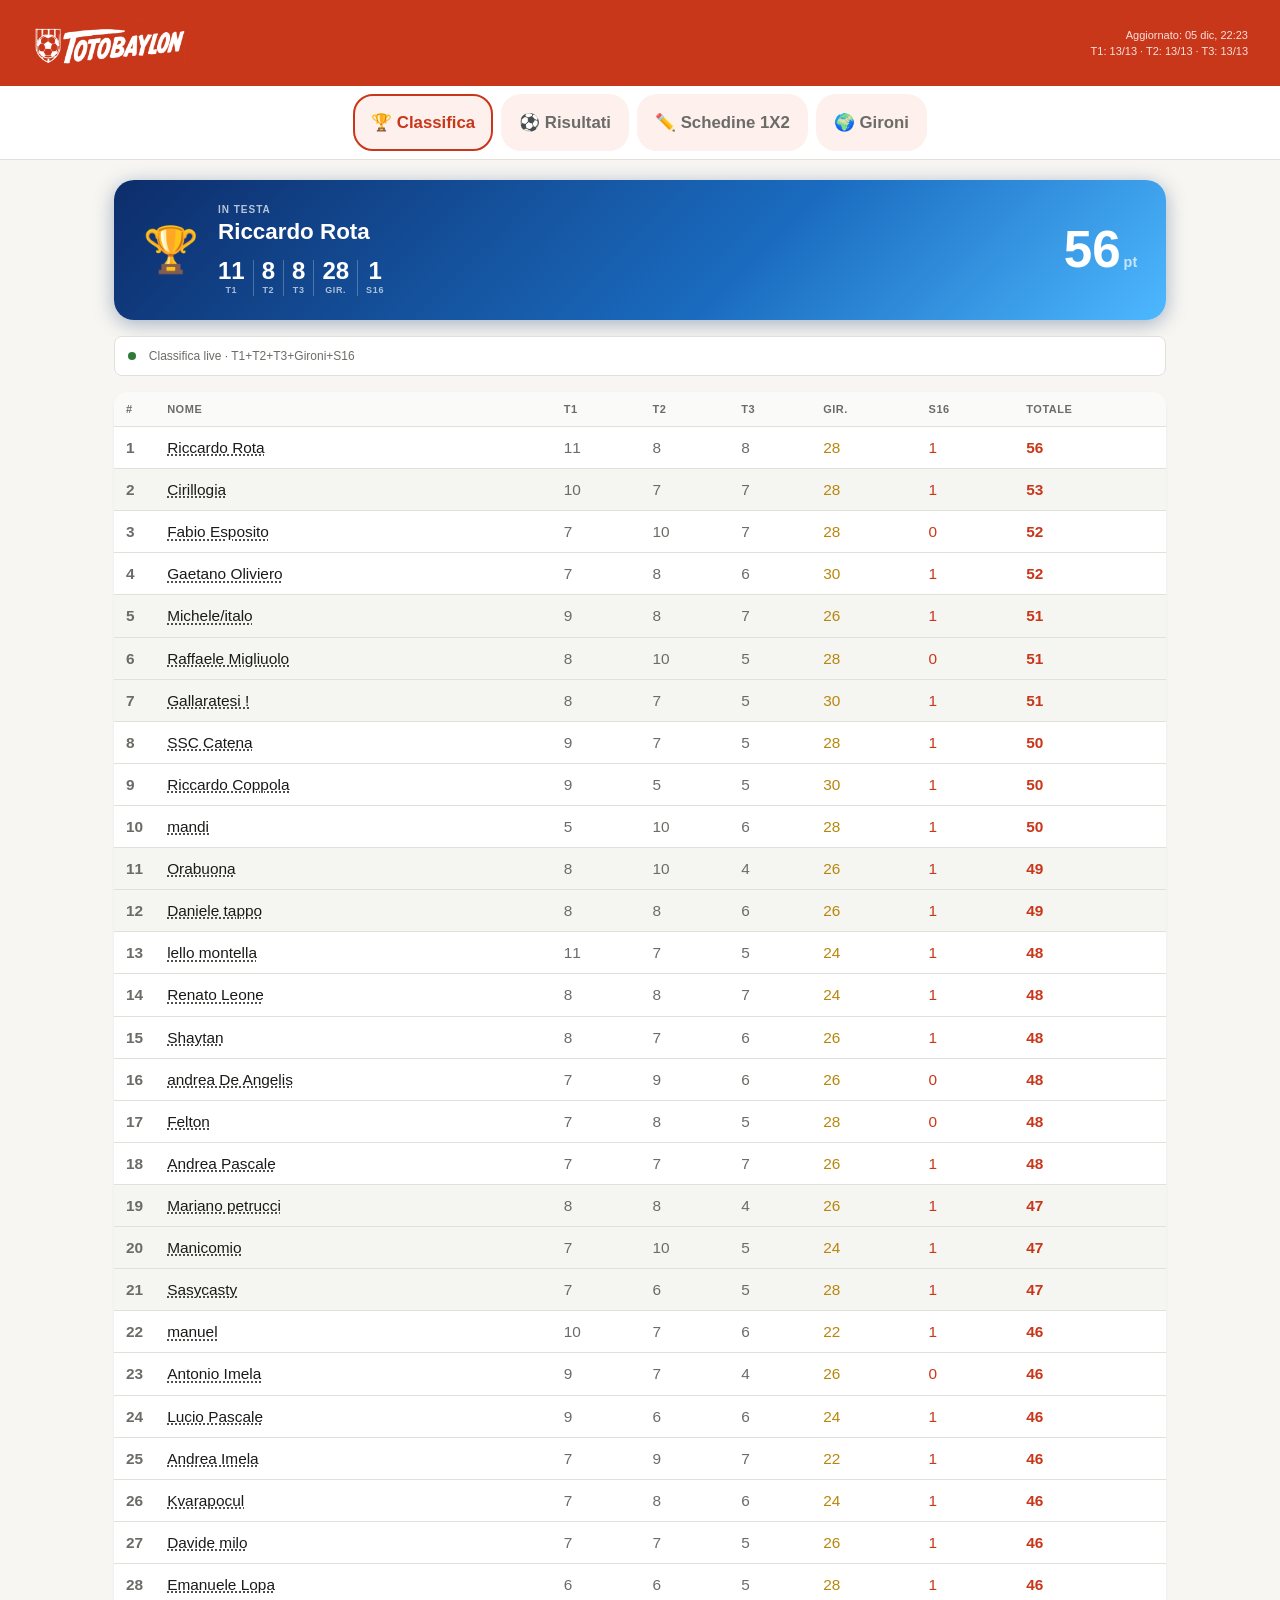
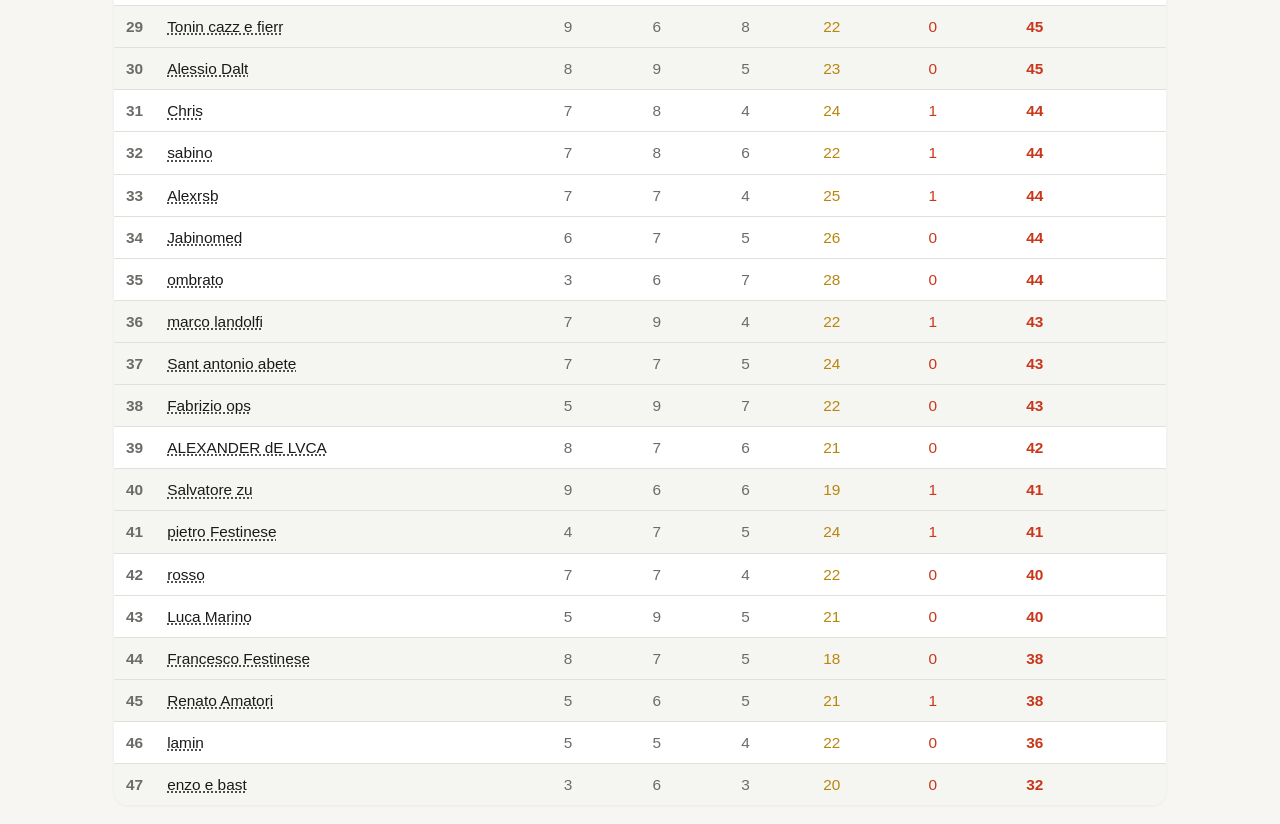
==== index.html @ aa326de4 "feat: winner card gradiente blu sopra classifica [staging]" ====
<!DOCTYPE html>
<html lang="it">
<head>
<meta charset="UTF-8">
<meta name="viewport" content="width=device-width, initial-scale=1.0">
<title>Totomondiale 2026</title>
<link rel="icon" type="image/png" href="favicon.png">
<link rel="stylesheet" href="style.css">
</head>
<body>

<!-- PARTICIPANT MODAL -->
<div class="part-overlay" id="part-modal" onclick="if(event.target===this)closePartModal()">
  <div class="part-box">
    <div class="part-header">
      <div>
        <h2 id="part-name">—</h2>
        <div class="part-header-meta" id="part-rank">—</div>
      </div>
      <button class="part-close" onclick="closePartModal()">✕</button>
    </div>
    <div class="part-body" id="part-body"></div>
  </div>
</div>


<header>
  <div class="logo">
    <img src="logo.png" alt="Totobàylon" style="height:48px;filter:brightness(0) invert(1)">
  </div>
  <div class="header-meta">
    Aggiornato: <span id="last-update">—</span><br>
    T1: <span id="t1d">13</span>/13 · T2: <span id="t2d">4</span>/13 · T3: <span id="t3d">0</span>/13
  </div>
</header>

<nav>
  <button class="active" onclick="showTab('classifica',this)"><span>🏆</span> Classifica</button>
  <button onclick="showTab('inserisci',this)"><span>⚽</span> Risultati</button>
  <button onclick="showTab('schedine',this)"><span>✏️</span> Schedine 1X2</button>
  <button onclick="showTab('gironi',this)"><span>🌍</span> Gironi</button>
</nav>

<main>

<!-- CLASSIFICA -->
<div id="tab-classifica" class="tab-content active">
  <div id="winner-card"></div>
  <div class="info-bar"><span class="info-dot"></span>Classifica live · T1+T2+T3+Gironi+S16</div>
  <table class="rank-table">
    <thead><tr>
      <th style="width:36px">#</th><th>Nome</th>
      <th title="Turno 1">T1</th><th title="Turno 2">T2</th><th title="Turno 3">T3</th>
      <th title="Gironi">Gir.</th><th title="Sedicesimi">S16</th><th>Totale</th>
    </tr></thead>
    <tbody id="rank-body"></tbody>
  </table>
</div>

<!-- INSERISCI -->
<div id="tab-inserisci" class="tab-content">
  <div class="info-bar"><span class="info-dot"></span>Risultati aggiornati automaticamente ogni ora</div>
  <div class="input-section s16-section">
    <h3>Sedicesimi <span id="lbl-t4">0/13 giocate</span></h3>
    <div class="s16-grid" id="input-t4"></div>
  </div>
  <div class="input-turni">
    <div class="input-section">
      <h3>Turno 1 <span>13/13 giocate</span></h3>
      <div class="match-inputs" id="input-t1"></div>
    </div>
    <div class="input-section">
      <h3>Turno 2 <span id="lbl-t2">4/13 giocate</span></h3>
      <div class="match-inputs" id="input-t2"></div>
    </div>
    <div class="input-section">
      <h3>Turno 3 <span id="lbl-t3">0/13 giocate — partite da definire</span></h3>
      <div class="match-inputs" id="input-t3"></div>
    </div>
  </div>
  <div class="input-section">
    <h3>Gironi <span id="lbl-gir">qualificate da inserire</span></h3>
    <div class="info-bar" style="margin-bottom:.6rem">Inserisci le due squadre qualificate per ogni girone (disponibili dal 27 giugno)</div>
    <div class="gironi-grid" id="input-gironi"></div>
  </div>
</div>

<!-- SCHEDINE -->
<div id="tab-schedine" class="tab-content">
  <div class="schedine-topbar">
    <div class="info-bar" style="margin:0;flex:1"><span class="info-dot"></span>Verde = giusto · Rosso = sbagliato · Grigio = non giocata</div>
    <div class="sched-search-wrap">
      <input id="sched-search" class="sched-search" type="text" placeholder="🔍 Cerca partecipante…" oninput="filterSchedine(this.value)">
    </div>
  </div>
  <div class="swrap"><table class="stable" id="stable"></table></div>
</div>


<!-- GIRONI -->
<div id="tab-gironi" class="tab-content">
  <div id="standings-wrap"></div>
  <div class="info-bar"><span class="info-dot"></span>1 pt = una qualificata indovinata · 3 pt = entrambe indovinate (ordine non conta)</div>
  <div class="gwrap"><table class="gtable" id="gtable"></table></div>
</div>

</main>

<script>
const ME = "";

const GIRONI_LABELS = ["A","B","C","D","E","F","G","H","I","J","K","L"];
const GROUPS_TEAMS = [
  ["Messico","Sud Africa","Corea","Rep.Ceca"],
  ["Canada","Bosnia","Qatar","Svizzera"],
  ["Brasile","Marocco","Haiti","Scozia"],
  ["USA","Paraguay","Australia","Turchia"],
  ["Germania","C.Avorio","Ecuador","Curacao"],
  ["Olanda","Giappone","Svezia","Tunisia"],
  ["Belgio","Egitto","Iran","N.Zelanda"],
  ["Spagna","Uruguay","Arabia","C.Verde"],
  ["Francia","Senegal","Norvegia","Iraq"],
  ["Argentina","Algeria","Austria","Giordania"],
  ["Portogallo","Colombia","Uzbekistan","Dr Congo"],
  ["Inghilterra","Croazia","Ghana","Panama"],
];

const MT1 = ["Messico-Sud Africa","Canada-Bosnia","USA-Paraguay","Brasile-Marocco","Australia-Turchia","Olanda-Giappone","Svezia-Tunisia","Belgio-Egitto","Francia-Senegal","Austria-Giordania","Inghilterra-Croazia","Ghana-Panama","Uzbekistan-Colombia"];
const MT2 = ["Rep.Ceca-Sud Africa","Canada-Qatar","Scozia-Marocco","Turchia-Paraguay","Germania-C.Avorio","Tunisia-Giappone","Belgio-Iran","N.Zelanda-Egitto","Argentina-Austria","Norvegia-Senegal","Giordania-Algeria","Inghilterra-Ghana","Colombia-Dr Congo"];
let MT3 = ["Svizzera-Canada","Bosnia-Qatar","Sud Africa-Corea","Rep.Ceca-Messico","Ecuador-Germania","Tunisia-Olanda","Giappone-Svezia","Turchia-USA","Norvegia-Francia","Uruguay-Spagna","Egitto-Iran","Colombia-Portogallo","Algeria-Austria"];

const SC1 = ["2-0 (90')","1-1 (90')","4-1 (90')","1-1 (90')","2-0 (90')","2-2 (90')","5-1 (90')","1-1 (90')","3-1 (90')","3-1 (90')","4-2 (90')","1-0 (90')","1-3 (90')"];
const SC2 = ["1-1 (90')","6-0 (90')","0-1 (90')","0-1 (90')","2-1 (90')","0-4 (90')","0-0 (90')","1-3 (90')","2-0 (90')","3-2 (90')","1-2 (90')","0-0 (90')","1-0 (90')"];

let R1 = ["1","X","1","X","1","X","1","X","1","1","1","1","2"];
let R2 = ["X","1","2","2","1","2","X","2","1","1","2","X","1"];
let R3 = ["1","1","1","2","1","2","X","1","2","2","X","X","X"];
const SC3 = ["2-1 (90')","3-1 (90')","1-0 (90')","0-3 (90')","2-1 (90')","1-3 (90')","1-1 (90')","3-2 (90')","1-4 (90')","0-1 (90')","1-1 (90')","0-0 (90')","3-3 (90')"];
let DT1 = ["11/06 - 21","12/06 - 21","13/06 - 03","14/06 - 00","14/06 - 06","14/06 - 22","15/06 - 04","15/06 - 21","16/06 - 21","17/06 - 06","17/06 - 22","18/06 - 01","18/06 - 04"];
let DT2 = ["18/06 - 18","19/06 - 00","20/06 - 00","20/06 - 05","20/06 - 22","21/06 - 06","21/06 - 21","22/06 - 03","22/06 - 19","23/06 - 02","23/06 - 05","23/06 - 22","24/06 - 04"];
let DT3 = ["24/06 - 21","24/06 - 21","25/06 - 03","25/06 - 03","25/06 - 22","26/06 - 01","26/06 - 01","26/06 - 04","26/06 - 21","27/06 - 02","27/06 - 05","28/06 - 01","28/06 - 04"];
const CRESTS = {"Algeria":"https://crests.football-data.org/algeria.svg","Arabia":"https://crests.football-data.org/saudi_arabia.svg","Argentina":"https://crests.football-data.org/762.png","Australia":"https://crests.football-data.org/779.svg","Austria":"https://crests.football-data.org/816.svg","Belgio":"https://crests.football-data.org/805.svg","Bosnia":"https://crests.football-data.org/bosnia.svg","Brasile":"https://crests.football-data.org/764.svg","C.Avorio":"https://crests.football-data.org/787.svg","C.Verde":"https://crests.football-data.org/cape_verde.svg","Canada":"https://crests.football-data.org/canada.svg","Colombia":"https://crests.football-data.org/818.svg","Corea":"https://crests.football-data.org/772.png","Croazia":"https://crests.football-data.org/799.svg","Curacao":"https://crests.football-data.org/curacao.svg","Dr Congo":"https://crests.football-data.org/congo_dr.svg","Ecuador":"https://crests.football-data.org/791.svg","Egitto":"https://crests.football-data.org/825.svg","Francia":"https://crests.football-data.org/773.svg","Germania":"https://crests.football-data.org/759.svg","Ghana":"https://crests.football-data.org/ghana.svg","Giappone":"https://crests.football-data.org/766.svg","Giordania":"https://crests.football-data.org/8049.png","Haiti":"https://crests.football-data.org/haiti.svg","Inghilterra":"https://crests.football-data.org/770.svg","Iran":"https://crests.football-data.org/iran.svg","Iraq":"https://crests.football-data.org/iraq.svg","Marocco":"https://crests.football-data.org/morocco.svg","Messico":"https://crests.football-data.org/769.svg","N.Zelanda":"https://crests.football-data.org/783.svg","Norvegia":"https://crests.football-data.org/813.svg","Olanda":"https://crests.football-data.org/8601.svg","Panama":"https://crests.football-data.org/panama.svg","Paraguay":"https://crests.football-data.org/761.svg","Portogallo":"https://crests.football-data.org/765.svg","Qatar":"https://crests.football-data.org/8030.svg","Rep.Ceca":"https://crests.football-data.org/798.svg","Scozia":"https://crests.football-data.org/814.svg","Senegal":"https://crests.football-data.org/senegal.svg","Spagna":"https://crests.football-data.org/760.svg","Sud Africa":"https://crests.football-data.org/9396.svg","Svezia":"https://crests.football-data.org/792.svg","Svizzera":"https://crests.football-data.org/788.svg","Tunisia":"https://crests.football-data.org/tunisia.svg","Turchia":"https://crests.football-data.org/803.svg","USA":"https://crests.football-data.org/usa.svg","Uruguay":"https://crests.football-data.org/758.svg","Uzbekistan":"https://crests.football-data.org/8070.png"};

// Qualificate per girone: [squadra1, squadra2] o null
let QUAL = [["Messico","Sud Africa"],["Svizzera","Canada"],["Brasile","Marocco"],["USA","Australia"],["Germania","C.Avorio"],["Olanda","Giappone"],["Belgio","Egitto"],["Spagna","C.Verde"],["Francia","Norvegia"],["Argentina","Austria"],["Colombia","Portogallo"],["Inghilterra","Croazia"]];

// Classifiche gironi — aggiornate da GitHub Actions
const STANDINGS = [[{"t":"Messico","pt":9,"pg":3,"v":3,"n":0,"s":0,"gf":6,"gs":0},{"t":"Sud Africa","pt":4,"pg":3,"v":1,"n":1,"s":1,"gf":2,"gs":3},{"t":"Corea","pt":3,"pg":3,"v":1,"n":0,"s":2,"gf":2,"gs":3},{"t":"Rep.Ceca","pt":1,"pg":3,"v":0,"n":1,"s":2,"gf":2,"gs":6}],[{"t":"Svizzera","pt":7,"pg":3,"v":2,"n":1,"s":0,"gf":7,"gs":3},{"t":"Canada","pt":4,"pg":3,"v":1,"n":1,"s":1,"gf":8,"gs":3},{"t":"Bosnia","pt":4,"pg":3,"v":1,"n":1,"s":1,"gf":5,"gs":6},{"t":"Qatar","pt":1,"pg":3,"v":0,"n":1,"s":2,"gf":2,"gs":10}],[{"t":"Brasile","pt":7,"pg":3,"v":2,"n":1,"s":0,"gf":7,"gs":1},{"t":"Marocco","pt":7,"pg":3,"v":2,"n":1,"s":0,"gf":6,"gs":3},{"t":"Scozia","pt":3,"pg":3,"v":1,"n":0,"s":2,"gf":1,"gs":4},{"t":"Haiti","pt":0,"pg":3,"v":0,"n":0,"s":3,"gf":2,"gs":8}],[{"t":"USA","pt":6,"pg":3,"v":2,"n":0,"s":1,"gf":8,"gs":4},{"t":"Australia","pt":4,"pg":3,"v":1,"n":1,"s":1,"gf":2,"gs":2},{"t":"Paraguay","pt":4,"pg":3,"v":1,"n":1,"s":1,"gf":2,"gs":4},{"t":"Turchia","pt":3,"pg":3,"v":1,"n":0,"s":2,"gf":3,"gs":5}],[{"t":"Germania","pt":6,"pg":3,"v":2,"n":0,"s":1,"gf":10,"gs":4},{"t":"C.Avorio","pt":6,"pg":3,"v":2,"n":0,"s":1,"gf":4,"gs":2},{"t":"Ecuador","pt":4,"pg":3,"v":1,"n":1,"s":1,"gf":2,"gs":2},{"t":"Curacao","pt":1,"pg":3,"v":0,"n":1,"s":2,"gf":1,"gs":9}],[{"t":"Olanda","pt":7,"pg":3,"v":2,"n":1,"s":0,"gf":10,"gs":4},{"t":"Giappone","pt":5,"pg":3,"v":1,"n":2,"s":0,"gf":7,"gs":3},{"t":"Svezia","pt":4,"pg":3,"v":1,"n":1,"s":1,"gf":7,"gs":7},{"t":"Tunisia","pt":0,"pg":3,"v":0,"n":0,"s":3,"gf":2,"gs":12}],[{"t":"Belgio","pt":5,"pg":3,"v":1,"n":2,"s":0,"gf":6,"gs":2},{"t":"Egitto","pt":5,"pg":3,"v":1,"n":2,"s":0,"gf":5,"gs":3},{"t":"Iran","pt":3,"pg":3,"v":0,"n":3,"s":0,"gf":3,"gs":3},{"t":"N.Zelanda","pt":1,"pg":3,"v":0,"n":1,"s":2,"gf":4,"gs":10}],[{"t":"Spagna","pt":7,"pg":3,"v":2,"n":1,"s":0,"gf":5,"gs":0},{"t":"C.Verde","pt":3,"pg":3,"v":0,"n":3,"s":0,"gf":2,"gs":2},{"t":"Uruguay","pt":2,"pg":3,"v":0,"n":2,"s":1,"gf":3,"gs":4},{"t":"Arabia","pt":2,"pg":3,"v":0,"n":2,"s":1,"gf":1,"gs":5}],[{"t":"Francia","pt":9,"pg":3,"v":3,"n":0,"s":0,"gf":10,"gs":2},{"t":"Norvegia","pt":6,"pg":3,"v":2,"n":0,"s":1,"gf":8,"gs":7},{"t":"Senegal","pt":3,"pg":3,"v":1,"n":0,"s":2,"gf":8,"gs":6},{"t":"Iraq","pt":0,"pg":3,"v":0,"n":0,"s":3,"gf":1,"gs":12}],[{"t":"Argentina","pt":9,"pg":3,"v":3,"n":0,"s":0,"gf":8,"gs":1},{"t":"Austria","pt":4,"pg":3,"v":1,"n":1,"s":1,"gf":6,"gs":6},{"t":"Algeria","pt":4,"pg":3,"v":1,"n":1,"s":1,"gf":5,"gs":7},{"t":"Giordania","pt":0,"pg":3,"v":0,"n":0,"s":3,"gf":3,"gs":8}],[{"t":"Colombia","pt":7,"pg":3,"v":2,"n":1,"s":0,"gf":4,"gs":1},{"t":"Portogallo","pt":5,"pg":3,"v":1,"n":2,"s":0,"gf":6,"gs":1},{"t":"Dr Congo","pt":4,"pg":3,"v":1,"n":1,"s":1,"gf":4,"gs":3},{"t":"Uzbekistan","pt":0,"pg":3,"v":0,"n":0,"s":3,"gf":2,"gs":11}],[{"t":"Inghilterra","pt":7,"pg":3,"v":2,"n":1,"s":0,"gf":6,"gs":2},{"t":"Croazia","pt":6,"pg":3,"v":2,"n":0,"s":1,"gf":5,"gs":5},{"t":"Ghana","pt":4,"pg":3,"v":1,"n":1,"s":1,"gf":2,"gs":2},{"t":"Panama","pt":0,"pg":3,"v":0,"n":0,"s":3,"gf":0,"gs":4}]];

// Sedicesimi — nascosti finché SHOW_S4 = false
const SHOW_S4 = false;
const S4 = [
  {n:"Alexrsb",p:["X","2","1","1","1","2","X","1","X","2","2","1","X"]},
  {n:"sabino",p:["X","2","1","1","1","1","1","1","1","1","2","1","X"]},
  {n:"Andrea Imela",p:["X","X","1","X","1","1","X","1","1","X","X","1","X"]},
  {n:"Kvarapocul",p:["X","2","1","1","1","X","1","1","X","X","2","1","X"]},
  {n:"Felton",p:["1","X","1","X","1","1","1","1","X","1","2","1","1"]},
  {n:"marco landolfi",p:["X","2","1","1","1","X","1","1","1","2","1","1","2"]},
  {n:"Antonio Imela",p:["2","2","1","X","1","2","1","1","X","1","X","1","1"]},
  {n:"mandi",p:["X","2","1","1","1","X","1","1","X","1","2","1","1"]},
  {n:"Tonin cazz e fierr",p:["1","2","1","X","1","1","1","X","1","1","X","1","1"]},
  {n:"Andrea Pascale",p:["X","2","1","X","1","X","1","1","X","1","2","1","2"]},
  {n:"Orabuona",p:["X","2","1","1","1","X","1","1","1","1","2","1","X"]},
  {n:"andrea De Angelis",p:["1","2","1","X","1","1","1","1","X","1","1","1","X"]},
  {n:"Francesco Festinese",p:["1","2","1","1","1","X","1","1","2","1","2","1","1"]},
  {n:"Fabrizio ops",p:["1","2","1","1","1","2","1","1","X","X","X","1","X"]},
  {n:"Luca Marino",p:["1","X","1","X","1","1","1","1","X","2","X","1","X"]},
  {n:"lamin",p:["2","1","1","1","1","2","2","1","1","2","1","1","2"]},
  {n:"pietro Festinese",p:["X","2","1","X","1","X","1","1","X","1","X","1","1"]},
  {n:"Cirillogia",p:["X","2","1","1","1","X","1","1","1","X","2","1","1"]},
  {n:"Jabinomed",p:["2","2","1","2","1","1","1","1","1","1","1","1","X"]},
  {n:"rosso",p:["2","2","1","1","1","2","X","1","X","2","2","1","X"]},
  {n:"Riccardo Coppola",p:["X","2","1","X","1","X","1","1","X","X","X","1","X"]},
  {n:"Daniele tappo",p:["X","2","1","1","1","X","1","1","X","1","X","1","1"]},
  {n:"enzo e bast",p:["1","2","1","1","1","1","X","1","X","1","2","1","X"]},
  {n:"Chris",p:["X","2","1","X","1","X","1","1","1","X","2","1","1"]},
  {n:"Lucio Pascale",p:["X","2","1","X","1","X","X","1","1","1","2","1","1"]},
  {n:"Renato Amatori",p:["X","2","1","X","1","X","1","1","1","X","2","1","X"]},
  {n:"Raffaele Migliuolo",p:["1","2","1","1","1","1","1","1","X","1","X","1","1"]},
  {n:"Alessio Dalt",p:["2","X","1","1","1","X","1","1","X","1","X","1","X"]},
  {n:"Mariano petrucci",p:["X","2","1","1","1","1","1","1","X","1","X","1","1"]},
  {n:"Fabio Esposito",p:["2","2","1","X","1","1","1","1","X","X","2","1","X"]},
  {n:"SSC Catena",p:["X","2","1","1","1","X","1","1","X","X","2","1","X"]},
  {n:"Manicomio",p:["X","2","1","1","1","X","1","1","1","X","2","1","1"]},
  {n:"Michele/italo",p:["X","X","1","1","1","X","1","1","X","X","2","1","X"]},
  {n:"Emanuele Lopa",p:["X","2","1","X","1","X","1","1","1","1","X","1","1"]},
  {n:"Riccardo Rota",p:["X","X","1","X","1","X","X","1","X","1","2","1","1"]},
  {n:"Salvatore zu",p:["X","2","1","1","1","X","X","1","1","1","X","1","1"]},
  {n:"Sasycasty",p:["X","2","1","1","1","X","1","1","1","1","X","1","1"]},
  {n:"Shaytan",p:["X","X","1","1","1","2","1","1","X","X","2","1","X"]},
  {n:"Sant antonio abete",p:["2","2","X","1","1","X","X","1","2","X","X","1","1"]},
  {n:"Gallaratesi !",p:["X","X","1","X","1","1","1","1","X","X","2","1","1"]},
  {n:"Gaetano Oliviero",p:["X","X","1","X","X","X","1","1","X","X","X","1","X"]},
  {n:"Davide milo",p:["X","2","1","1","1","X","1","1","1","1","2","1","1"]},
  {n:"lello montella",p:["X","X","1","1","1","1","1","1","X","1","2","1","X"]},
  {n:"Renato Leone",p:["X","2","1","X","1","X","1","1","1","X","2","1","X"]},
  {n:"manuel",p:["X","1","1","X","1","2","1","1","X","2","X","X","2"]},
  {n:"ALEXANDER dE LVCA",p:["1","2","1","1","1","X","1","1","X","1","X","1","1"]},
];
let MT4 = [
  "Olanda-Marocco",        // M75 30/06 Estadio BBVA Monterrey
  "C.Avorio-Norvegia",     // M78 30/06 AT&T Stadium Dallas
  "Francia-Svezia",        // M77 30/06 MetLife Stadium NY/NJ
  "Messico-Ecuador",       // M79 30/06 Estadio Azteca Città del Messico
  "Inghilterra-Dr Congo",  // M80 01/07 Mercedes-Benz Stadium Atlanta
  "Belgio-Senegal",        // M82 01/07 Lumen Field Seattle
  "USA-Bosnia",            // M81 02/07 Levi's Stadium San Francisco
  "Spagna-Austria",        // M84 02/07 SoFi Stadium LA
  "Portogallo-Croazia",    // M83 03/07 BMO Field Toronto
  "Svizzera-Algeria",      // M85 03/07 BC Place Vancouver
  "Australia-Egitto",      // M88 03/07 AT&T Stadium Dallas
  "Argentina-C.Verde",     // M86 03/07 Hard Rock Stadium Miami
  "Colombia-Ghana",        // M87 04/07 Arrowhead Stadium Kansas City
];
let R4 = ["X",null,null,null,null,null,null,null,null,null,null,null,null];
const SC4 = ["1-1 (2-3 rig.)",null,null,null,null,null,null,null,null,null,null,null,null];
let DT4 = ["30/06 - 03","30/06 - 19","30/06 - 23","01/07 - 03","01/07 - 18","01/07 - 22","02/07 - 02","02/07 - 21","03/07 - 01","03/07 - 05","03/07 - 20","04/07 - 00","04/07 - 03"];


// Schedine T1
const S1 = [
  {n:"Riccardo Coppola",p:["1","1","1","X","2","1","1","1","1","1","1","1","2"]},
  {n:"Andrea Pascale",p:["1","1","1","X","2","1","X","1","1","1","X","1","2"]},
  {n:"Sasycasty",p:["1","1","1","1","2","1","X","1","1","1","1","1","2"]},
  {n:"Jabinomed",p:["1","1","2","1","1","1","1","1","1","2","1","1","1"]},
  {n:"Chris",p:["1","1","1","1","2","1","X","1","1","1","1","1","2"]},
  {n:"Emanuele Lopa",p:["1","1","1","1","2","1","X","1","1","1","1","X","2"]},
  {n:"Felton",p:["1","1","1","1","X","1","1","1","1","1","X","1","2"]},
  {n:"Antonio Imela",p:["1","1","1","X","2","X","1","1","1","1","X","1","2"]},
  {n:"Orabuona",p:["1","1","1","1","2","X","X","1","1","1","1","1","2"]},
  {n:"Luca Marino",p:["1","1","X","1","2","1","X","1","1","1","1","X","2"]},
  {n:"lamin",p:["2","1","2","2","1","1","2","2","X","1","1","1","2"]},
  {n:"Manicomio",p:["1","1","1","1","2","X","X","1","1","1","X","1","2"]},
  {n:"mandi",p:["X","1","X","1","2","1","1","1","1","1","X","1","2"]},
  {n:"andrea De Angelis",p:["1","1","1","1","X","X","X","1","1","1","X","1","2"]},
  {n:"marco landolfi",p:["X","1","1","1","2","X","1","1","1","1","X","1","2"]},
  {n:"sabino",p:["1","1","1","1","2","X","X","1","1","1","1","X","2"]},
  {n:"Mariano petrucci",p:["1","1","1","1","X","1","1","1","1","1","1","1","2"]},
  {n:"enzo e bast",p:["X","2","X","1","2","1","X","1","1","1","1","X","1"]},
  {n:"Andrea Imela",p:["X","2","1","1","2","1","1","1","1","1","1","1","2"]},
  {n:"Shaytan",p:["X","2","1","X","2","X","1","1","1","1","X","1","2"]},
  {n:"rosso",p:["1","2","1","1","2","1","1","X","1","1","X","X","2"]},
  {n:"ombrato",p:["1","2","X","1","1","2","1","2","X","X","2","X","1"]},
  {n:"Francesco Festinese",p:["1","2","1","X","2","1","1","X","X","1","1","1","1"]},
  {n:"Salvatore zu",p:["1","2","X","1","1","X","1","1","1","1","1","1","2"]},
  {n:"ALEXANDER dE LVCA",p:["2","X","X","1","2","X","1","1","1","1","1","1","2"]},
  {n:"Lucio Pascale",p:["1","X","1","X","2","1","1","1","1","X","1","1","2"]},
  {n:"Tonin cazz e fierr",p:["1","X","1","1","2","X","1","1","1","1","X","1","2"]},
  {n:"Raffaele Migliuolo",p:["1","X","X","1","2","1","1","1","1","1","1","1","2"]},
  {n:"Renato Amatori",p:["1","X","X","1","2","1","2","1","1","1","1","X","1"]},
  {n:"Michele/italo",p:["1","X","1","X","2","1","X","X","1","1","X","1","2"]},
  {n:"Alessio Dalt",p:["1","X","X","1","2","X","X","8","1","1","1","1","2"]},
  {n:"Gallaratesi !",p:["1","X","1","2","2","X","X","1","1","1","X","1","2"]},
  {n:"Riccardo Rota",p:["1","X","1","X","2","X","1","X","1","1","X","1","2"]},
  {n:"Davide milo",p:["1","X","1","1","2","1","1","1","X","1","X","1","2"]},
  {n:"Cirillogia",p:["1","X","X","X","2","X","X","X","1","1","1","1","2"]},
  {n:"Alexrsb",p:["X","X","1","X","2","1","X","1","1","1","X","1","2"]},
  {n:"Fabio Esposito",p:["1","X","1","1","2","1","X","1","1","1","1","2","2"]},
  {n:"Kvarapocul",p:["1","X","X","1","2","1","2","X","1","1","X","1","2"]},
  {n:"Renato Leone",p:["1","X","1","1","2","1","X","1","1","1","1","1","2"]},
  {n:"Gaetano Oliviero",p:["X","X","X","X","2","X","X","X","1","1","X","1","1"]},
  {n:"manuel",p:["1","X","1","X","2","1","1","1","1","1","1","1","2"]},
  {n:"SSC Catena",p:["1","X","1","X","2","1","1","1","1","1","X","1","2"]},
  {n:"lello montella",p:["1","X","1","X","2","X","1","X","1","1","1","X","2"]},
  {n:"Fabrizio ops",p:["1","X","2","1","2","1","2","1","2","1","X","1","2"]},
  {n:"pietro Festinese",p:["1","X","2","1","2","1","X","1","X","X","X","1","2"]},
  {n:"Sant antonio abete",p:["1","X","X","1","2","1","1","1","1","1","1","X","2"]},
  {n:"Daniele tappo",p:["1","X","1","1","2","X","X","1","1","1","X","1","2"]},
];

const S2 = [
  {n:"Riccardo Coppola",p:["1","X","X","1","1","2","1","X","1","1","X","1","1"]},
  {n:"ALEXANDER dE LVCA",p:["1","1","X","1","1","2","X","X","1","1","2","1","X"]},
  {n:"Lucio Pascale",p:["1","1","2","1","1","2","1","X","1","X","X","1","1"]},
  {n:"Andrea Pascale",p:["1","1","X","1","1","2","1","2","1","X","2","1","1"]},
  {n:"Tonin cazz e fierr",p:["1","1","X","1","1","X","1","X","1","1","2","1","1"]},
  {n:"Raffaele Migliuolo",p:["1","1","2","1","1","2","X","2","1","1","2","1","1"]},
  {n:"Sasycasty",p:["1","1","X","1","1","2","1","X","1","1","X","1","1"]},
  {n:"Renato Amatori",p:["1","1","1","1","1","X","1","X","1","1","2","1","1"]},
  {n:"Michele/italo",p:["2","1","2","X","X","2","1","2","1","1","2","1","1"]},
  {n:"Alessio Dalt",p:["1","1","X","1","1","2","1","2","1","1","2","X","1"]},
  {n:"enzo e bast",p:["1","X","1","1","1","2","1","2","1","1","2","1","X"]},
  {n:"Jabinomed",p:["1","1","X","1","1","2","1","2","1","1","1","1","1"]},
  {n:"Chris",p:["1","1","2","1","1","2","1","2","X","1","2","1","1"]},
  {n:"Emanuele Lopa",p:["1","1","X","1","X","X","1","2","1","1","2","1","1"]},
  {n:"Felton",p:["1","1","X","1","1","2","1","2","1","1","2","1","1"]},
  {n:"Gallaratesi !",p:["1","1","2","1","1","2","1","X","1","1","X","1","1"]},
  {n:"Riccardo Rota",p:["1","1","2","1","1","2","1","2","1","X","2","1","1"]},
  {n:"Andrea Imela",p:["1","1","X","1","1","2","1","2","1","1","2","X","1"]},
  {n:"Shaytan",p:["1","1","2","1","X","2","1","2","1","1","2","1","X"]},
  {n:"Antonio Imela",p:["1","1","X","1","X","2","1","2","1","1","2","1","1"]},
  {n:"Orabuona",p:["X","1","2","1","1","2","1","2","1","1","2","1","1"]},
  {n:"Davide milo",p:["1","X","X","1","1","2","1","2","1","1","2","1","1"]},
  {n:"Cirillogia",p:["X","1","X","1","1","X","1","2","1","1","2","1","X"]},
  {n:"Alexrsb",p:["1","1","X","1","1","2","1","X","1","1","2","1","1"]},
  {n:"Fabio Esposito",p:["X","1","2","1","1","2","1","2","1","1","2","1","1"]},
  {n:"Kvarapocul",p:["1","1","2","1","1","2","1","2","1","1","X","1","1"]},
  {n:"Renato Leone",p:["1","1","2","1","X","2","1","2","1","1","2","1","1"]},
  {n:"Gaetano Oliviero",p:["1","1","2","1","1","2","1","2","X","2","2","X","1"]},
  {n:"Luca Marino",p:["X","1","2","X","1","2","1","2","1","1","X","1","1"]},
  {n:"manuel",p:["1","X","2","X","1","2","1","2","1","1","X","1","1"]},
  {n:"rosso",p:["1","1","X","1","1","2","1","2","X","1","2","1","1"]},
  {n:"lamin",p:["1","X","1","X","X","2","1","2","1","1","2","2","X"]},
  {n:"ombrato",p:["1","2","X","1","1","2","1","2","X","X","2","X","1"]},
  {n:"SSC Catena",p:["1","1","2","X","1","2","1","2","1","1","X","1","X"]},
  {n:"Manicomio",p:["X","1","2","X","1","2","1","2","1","1","2","1","1"]},
  {n:"lello montella",p:["1","1","X","1","1","2","1","2","1","X","2","1","1"]},
  {n:"mandi",p:["X","1","2","1","1","2","1","2","1","1","2","1","1"]},
  {n:"andrea De Angelis",p:["X","1","1","1","1","2","1","2","1","1","2","1","1"]},
  {n:"marco landolfi",p:["1","1","2","X","1","2","1","2","1","1","2","1","1"]},
  {n:"Fabrizio ops",p:["1","X","2","1","1","2","X","2","1","1","2","1","1"]},
  {n:"pietro Festinese",p:["1","X","2","1","1","2","1","2","1","1","X","1","1"]},
  {n:"Francesco Festinese",p:["1","1","X","1","X","2","1","2","1","1","2","1","1"]},
  {n:"sabino",p:["1","1","X","1","1","2","1","2","1","1","2","1","1"]},
  {n:"Sant antonio abete",p:["1","1","X","X","1","2","1","2","X","1","2","1","1"]},
  {n:"Daniele tappo",p:["1","1","X","1","1","2","1","2","1","1","2","1","1"]},
  {n:"Mariano petrucci",p:["1","1","2","1","1","2","1","2","1","1","1","1","1"]},
  {n:"Salvatore zu",p:["2","2","X","1","1","2","1","2","1","1","X","1","1"]},
];

const S3 = [
  {n:"mandi",p:["X","1","2","2","2","2","1","2","2","2","1","2","X"]},
  {n:"Lucio Pascale",p:["X","1","2","X","2","2","X","X","2","2","1","X","2"]},
  {n:"Tonin cazz e fierr",p:["1","1","2","X","2","2","X","1","2","2","1","X","2"]},
  {n:"marco landolfi",p:["X","X","2","2","2","2","1","2","1","2","1","X","2"]},
  {n:"Andrea Imela",p:["X","1","2","2","2","2","X","1","X","2","1","X","2"]},
  {n:"Andrea Pascale",p:["X","1","2","1","2","2","X","1","2","2","1","X","1"]},
  {n:"Manicomio",p:["2","1","2","2","2","2","1","2","X","2","X","2","1"]},
  {n:"Felton",p:["1","X","2","X","2","2","1","1","2","X","1","2","X"]},
  {n:"Alexrsb",p:["X","1","2","X","2","2","1","X","X","X","1","X","X"]},
  {n:"Fabrizio ops",p:["1","1","2","X","2","2","X","1","X","2","2","2","X"]},
  {n:"Alessio Dalt",p:["2","X","X","X","2","2","1","1","2","2","1","2","X"]},
  {n:"andrea De Angelis",p:["X","1","2","2","2","2","1","2","2","2","1","2","X"]},
  {n:"enzo e bast",p:["X","X","1","1","2","X","X","2","X","X","1","2","X"]},
  {n:"Antonio Imela",p:["X","1","2","2","2","2","1","X","X","2","1","2","2"]},
  {n:"Sasycasty",p:["X","1","2","2","2","2","1","2","X","2","1","X","2"]},
  {n:"Gallaratesi !",p:["X","2","X","X","2","2","1","X","2","2","X","2","X"]},
  {n:"Mariano petrucci",p:["2","X","X","2","1","2","1","2","X","X","1","1","X"]},
  {n:"Renato Amatori",p:["X","1","2","2","2","X","1","1","X","2","1","X","1"]},
  {n:"Riccardo Rota",p:["1","1","2","X","2","2","1","1","2","2","1","X","X"]},
  {n:"Sant antonio abete",p:["1","X","2","2","2","2","X","X","X","2","1","2","2"]},
  {n:"Renato Leone",p:["X","1","2","2","2","2","X","2","2","2","X","2","2"]},
  {n:"SSC Catena",p:["X","X","2","X","2","2","X","X","2","2","X","1","2"]},
  {n:"Michele/italo",p:["X","1","X","2","2","2","1","2","2","2","X","2","X"]},
  {n:"Emanuele Lopa",p:["1","1","2","X","2","2","X","X","X","2","1","2","2"]},
  {n:"Kvarapocul",p:["2","1","2","1","X","2","2","2","2","2","1","X","X"]},
  {n:"manuel",p:["1","1","2","2","2","2","1","X","2","X","X","2","2"]},
  {n:"Chris",p:["X","1","2","X","2","2","X","2","X","X","X","2","2"]},
  {n:"Raffaele Migliuolo",p:["X","1","2","X","2","2","1","X","2","2","1","X","2"]},
  {n:"Orabuona",p:["X","1","2","2","2","2","1","2","1","2","1","2","1"]},
  {n:"Davide milo",p:["1","1","2","1","2","2","X","2","X","1","1","X","2"]},
  {n:"pietro Festinese",p:["1","1","2","X","2","2","X","2","2","X","1","2","2"]},
  {n:"lello montella",p:["X","1","2","X","2","2","X","X","2","X","1","2","X"]},
  {n:"rosso",p:["X","1","X","2","2","2","1","2","X","X","X","2","2"]},
  {n:"Fabio Esposito",p:["X","1","1","2","2","2","1","2","2","2","1","2","X"]},
  {n:"Salvatore zu",p:["1","1","X","X","2","2","2","X","2","2","X","1","1"]},
  {n:"Riccardo Coppola",p:["2","X","X","2","2","2","1","2","2","2","1","X","2"]},
  {n:"Francesco Festinese",p:["X","1","X","X","2","2","X","X","2","1","1","1","X"]},
  {n:"ombrato",p:["X","1","1","2","2","2","1","2","2","2","1","2","X"]},
  {n:"Gaetano Oliviero",p:["X","1","2","1","1","2","1","1","X","2","X","1","2"]},
  {n:"Luca Marino",p:["X","1","2","2","2","2","1","2","2","X","X","1","1"]},
  {n:"Cirillogia",p:["X","1","2","2","2","2","X","X","2","2","1","X","2"]},
  {n:"ALEXANDER dE LVCA",p:["X","1","X","X","2","2","1","2","2","2","X","X","2"]},
  {n:"Jabinomed",p:["X","1","2","2","2","2","1","2","2","2","1","2","2"]},
  {n:"sabino",p:["X","1","2","X","X","2","1","2","2","2","X","2","X"]},
  {n:"Daniele tappo",p:["1","1","X","2","2","2","1","X","X","2","1","X","2"]},
  {n:"lamin",p:["2","2","2","2","2","1","1","1","2","2","1","2","2"]},
  {n:"Shaytan",p:["X","1","2","X","X","2","X","2","X","2","X","2","X"]},
];

// Pronostici gironi: ogni riga = [nome, girA, girB, ... girL]
// Ogni cella = "squadra1 squadra2" (le due pronosticate)
const GIRONI_PRED = [
  {n:"Riccardo Coppola", g:["Messico Corea","Canada Svizzera","Brasile Marocco","USA Turchia","Germania C.Avorio","Olanda Giappone","Belgio Egitto","Spagna Uruguay","Francia Norvegia","Argentina Austria","Portogallo Colombia","Inghilterra Croazia"]},
  {n:"ALEXANDER dE LVCA", g:["Rep.Ceca Sud Africa","Bosnia Svizzera","Brasile Scozia","Paraguay Turchia","Germania Ecuador","Olanda Giappone","Belgio Iran","Spagna Uruguay","Francia Norvegia","Argentina Austria","Portogallo Colombia","Inghilterra Croazia"]},
  {n:"Lucio Pascale", g:["Messico Rep.Ceca","Canada Svizzera","Brasile Marocco","USA Turchia","Germania C.Avorio","Olanda Svezia","Belgio Iran","Spagna Uruguay","Francia Norvegia","Argentina Algeria","Portogallo Colombia","Inghilterra Croazia"]},
  {n:"Andrea Pascale", g:["Messico Rep.Ceca","Canada Svizzera","Brasile Marocco","USA Turchia","Germania C.Avorio","Olanda Svezia","Belgio Egitto","Spagna Uruguay","Francia Norvegia","Argentina Algeria","Portogallo Colombia","Inghilterra Croazia"]},
  {n:"Tonin cazz e fierr", g:["Messico Corea","Bosnia Svizzera","Brasile Marocco","USA Turchia","Germania Ecuador","Olanda Giappone","Belgio Iran","Spagna Uruguay","Francia Norvegia","Argentina Algeria","Portogallo Colombia","Inghilterra Croazia"]},
  {n:"Raffaele Migliuolo", g:["Messico Corea","Svizzera Canada","Brasile Marocco","USA Turchia","Germania Ecuador","Olanda Giappone","Belgio Egitto","Spagna Uruguay","Francia Norvegia","Argentina Austria","Portogallo Colombia","Inghilterra Croazia"]},
  {n:"Sasycasty", g:["Messico Corea","Svizzera Canada","Brasile Marocco","USA Turchia","Germania Ecuador","Olanda Giappone","Belgio Egitto","Spagna Uruguay","Francia Norvegia","Argentina Austria","Portogallo Colombia","Inghilterra Croazia"]},
  {n:"Renato Amatori", g:["Messico Corea","Svizzera Canada","Brasile Scozia","Paraguay Turchia","Germania Ecuador","Olanda Giappone","Belgio Egitto","Spagna Uruguay","Francia Norvegia","Argentina Algeria","Portogallo Uzbekistan","Inghilterra Croazia"]},
  {n:"Michele/italo", g:["Messico Sud Africa","Svizzera Canada","Brasile Marocco","USA Turchia","Germania C.Avorio","Olanda Giappone","Belgio Egitto","Spagna Uruguay","Francia Senegal","Argentina Algeria","Portogallo Colombia","Inghilterra Ghana"]},
  {n:"Alessio Dalt", g:["Messico Corea","Bosnia Svizzera","Brasile Marocco","Paraguay Turchia","Germania C.Avorio","Olanda Giappone","Belgio Egitto","Spagna Uruguay","Francia Norvegia","Argentina Algeria","Portogallo Colombia","Inghilterra Ghana"]},
  {n:"enzo e bast", g:["Rep.Ceca Messico","Bosnia Svizzera","Brasile Scozia","USA Turchia","Germania Ecuador","Olanda Tunisia","Belgio Egitto","Spagna Uruguay","Francia Norvegia","Argentina Austria","Portogallo Uzbekistan","Inghilterra Croazia"]},
  {n:"Jabinomed", g:["Rep.Ceca Messico","Bosnia Svizzera","Brasile Marocco","USA Paraguay","Germania C.Avorio","Olanda Giappone","Belgio Egitto","Spagna Uruguay","Francia Norvegia","Argentina Algeria","Portogallo Colombia","Inghilterra Croazia"]},
  {n:"Chris", g:["Messico Rep.Ceca","Svizzera Canada","Brasile Scozia","USA Turchia","Germania Ecuador","Olanda Giappone","Belgio Egitto","Spagna Uruguay","Francia Norvegia","Argentina Algeria","Portogallo Colombia","Inghilterra Croazia"]},
  {n:"Emanuele Lopa", g:["Messico Corea","Svizzera Canada","Brasile Marocco","USA Turchia","Germania C.Avorio","Olanda Svezia","Belgio Egitto","Spagna Uruguay","Francia Norvegia","Argentina Austria","Portogallo Colombia","Inghilterra Croazia"]},
  {n:"Felton", g:["Messico Corea","Svizzera Canada","Brasile Marocco","USA Turchia","Germania C.Avorio","Olanda Giappone","Belgio Egitto","Spagna Uruguay","Francia Senegal","Argentina Austria","Portogallo Colombia","Inghilterra Croazia"]},
  {n:"Gallaratesi !", g:["Messico Corea","Svizzera Canada","Brasile Marocco","USA Turchia","Germania C.Avorio","Olanda Giappone","Belgio Egitto","Spagna Uruguay","Francia Norvegia","Argentina Austria","Portogallo Colombia","Inghilterra Croazia"]},
  {n:"Antonio Imela", g:["Messico Corea","Svizzera Canada","Brasile Marocco","USA Turchia","Germania Ecuador","Olanda Giappone","Belgio Egitto","Spagna Uruguay","Francia Norvegia","Argentina Algeria","Portogallo Colombia","Inghilterra Croazia"]},
  {n:"Andrea Imela", g:["Messico Corea","Bosnia Svizzera","Brasile Scozia","USA Turchia","Germania C.Avorio","Olanda Svezia","Belgio Egitto","Spagna Uruguay","Francia Norvegia","Argentina Algeria","Portogallo Colombia","Inghilterra Croazia"]},
  {n:"Orabuona", g:["Messico Corea","Svizzera Canada","Brasile Marocco","USA Turchia","Germania C.Avorio","Olanda Giappone","Belgio Iran","Spagna Uruguay","Francia Norvegia","Argentina Algeria","Portogallo Colombia","Inghilterra Croazia"]},
  {n:"Davide milo", g:["Messico Rep.Ceca","Svizzera Canada","Brasile Marocco","USA Turchia","Germania C.Avorio","Olanda Giappone","Belgio Egitto","Spagna Uruguay","Francia Senegal","Argentina Algeria","Portogallo Colombia","Inghilterra Croazia"]},
  {n:"Cirillogia", g:["Messico Rep.Ceca","Bosnia Svizzera","Brasile Marocco","USA Turchia","Germania C.Avorio","Olanda Giappone","Belgio Egitto","Spagna Uruguay","Francia Norvegia","Argentina Austria","Portogallo Colombia","Inghilterra Croazia"]},
  {n:"Alexrsb", g:["Messico Corea","Bosnia Svizzera","Brasile Marocco","Paraguay Turchia","Germania C.Avorio","Olanda Giappone","Belgio Egitto","Spagna Uruguay","Francia Norvegia","Argentina Algeria","Portogallo Colombia","Inghilterra Croazia"]},
  {n:"Riccardo Rota", g:["Messico Corea","Svizzera Canada","Brasile Marocco","USA Turchia","Germania Ecuador","Olanda Giappone","Belgio Egitto","Spagna Uruguay","Francia Norvegia","Argentina Austria","Portogallo Colombia","Inghilterra Croazia"]},
  {n:"Fabio Esposito", g:["Messico Corea","Canada Svizzera","Brasile Marocco","USA Turchia","Germania Ecuador","Olanda Giappone","Belgio Egitto","Spagna Uruguay","Francia Norvegia","Argentina Austria","Portogallo Colombia","Inghilterra Croazia"]},
  {n:"Kvarapocul", g:["Messico Corea","Bosnia Svizzera","Brasile Marocco","USA Turchia","Germania C.Avorio","Olanda Tunisia","Belgio Egitto","Spagna Uruguay","Francia Norvegia","Argentina Algeria","Portogallo Colombia","Inghilterra Croazia"]},
  {n:"Renato Leone", g:["Messico Corea","Canada Bosnia","Brasile Marocco","USA Turchia","Germania Ecuador","Olanda Giappone","Belgio Iran","Spagna Uruguay","Francia Norvegia","Argentina Austria","Portogallo Colombia","Inghilterra Croazia"]},
  {n:"Gaetano Oliviero", g:["Messico Rep.Ceca","Canada Svizzera","Brasile Marocco","USA Turchia","Germania Ecuador","Olanda Giappone","Belgio Egitto","Spagna C.Verde","Francia Norvegia","Argentina Austria","Portogallo Colombia","Inghilterra Croazia"]},
  {n:"Luca Marino", g:["Messico Corea","Canada Svizzera","Brasile Scozia","Paraguay Turchia","Germania Ecuador","Olanda Giappone","Belgio Iran","Spagna Uruguay","Francia Senegal","Argentina Austria","Portogallo Colombia","Inghilterra Croazia"]},
  {n:"manuel", g:["Messico Corea","Bosnia Svizzera","Brasile Marocco","USA Turchia","Germania Ecuador","Olanda Svezia","Belgio N.Zelanda","Spagna Uruguay","Francia Norvegia","Argentina Austria","Portogallo Colombia","Inghilterra Croazia"]},
  {n:"rosso", g:["Messico Rep.Ceca","Bosnia Svizzera","Brasile Scozia","USA Turchia","Germania Ecuador","Olanda Svezia","Belgio Egitto","Spagna Uruguay","Francia Norvegia","Argentina Austria","Portogallo Colombia","Inghilterra Croazia"]},
  {n:"SSC Catena", g:["Messico Rep.Ceca","Canada Svizzera","Brasile Marocco","USA Turchia","Germania Ecuador","Olanda Giappone","Belgio Egitto","Spagna Uruguay","Francia Norvegia","Argentina Austria","Portogallo Colombia","Inghilterra Croazia"]},
  {n:"lello montella", g:["Messico Rep.Ceca","Canada Svizzera","Brasile Marocco","USA Turchia","Germania C.Avorio","Olanda Svezia","Belgio Egitto","Spagna Uruguay","Francia Norvegia","Argentina Algeria","Portogallo Colombia","Inghilterra Ghana"]},
  {n:"lamin", g:["Messico Rep.Ceca","Canada Bosnia","Brasile Scozia","USA Turchia","Germania C.Avorio","Olanda Giappone","Belgio Egitto","Spagna Uruguay","Francia Senegal","Argentina Algeria","Portogallo Colombia","Inghilterra Croazia"]},
  {n:"mandi", g:["Messico Rep.Ceca","Canada Svizzera","Brasile Marocco","USA Turchia","Germania C.Avorio","Olanda Svezia","Belgio Egitto","Spagna Uruguay","Francia Norvegia","Argentina Austria","Portogallo Colombia","Inghilterra Croazia"]},
  {n:"andrea De Angelis", g:["Messico Rep.Ceca","Canada Svizzera","Brasile Marocco","USA Turchia","Germania C.Avorio","Olanda Giappone","Belgio Iran","Spagna Uruguay","Francia Norvegia","Argentina Algeria","Portogallo Colombia","Inghilterra Croazia"]},
  {n:"marco landolfi", g:["Messico Rep.Ceca","Svizzera Canada","Brasile Scozia","USA Turchia","Germania Ecuador","Olanda Svezia","Belgio Egitto","Spagna Uruguay","Francia Senegal","Argentina Austria","Portogallo Colombia","Inghilterra Croazia"]},
  {n:"Daniele tappo", g:["Messico Corea","Svizzera Canada","Brasile Scozia","USA Turchia","Germania C.Avorio","Olanda Giappone","Belgio Iran","Spagna Uruguay","Francia Norvegia","Argentina Austria","Portogallo Colombia","Inghilterra Croazia"]},
  {n:"Mariano petrucci", g:["Messico Corea","Canada Svizzera","Brasile Scozia","USA Turchia","Germania Ecuador","Olanda Giappone","Belgio Egitto","Spagna Uruguay","Francia Norvegia","Argentina Austria","Portogallo Colombia","Inghilterra Croazia"]},
  {n:"Salvatore zu", g:["Messico Sud Africa","Canada Qatar","Brasile Marocco","Australia Turchia","Germania C.Avorio","Olanda Tunisia","Belgio Egitto","Spagna Arabia","Francia Senegal","Algeria Giordania","Portogallo Congo","Inghilterra Ghana"]},
  {n:"Fabrizio ops", g:["Messico Corea","Bosnia Svizzera","Brasile Marocco","USA Turchia","Germania C.Avorio","Olanda Giappone","Belgio Iran","Spagna Uruguay","Senegal Norvegia","Argentina Algeria","Portogallo Colombia","Inghilterra Croazia"]},
  {n:"Sant antonio abete", g:["Messico Rep.Ceca","Svizzera Canada","Brasile Scozia","USA Turchia","Germania Ecuador","Olanda Svezia","Belgio Egitto","Spagna Uruguay","Francia Norvegia","Argentina Austria","Portogallo Colombia","Inghilterra Croazia"]},
  {n:"ombrato", g:["Messico Rep.Ceca","Canada Svizzera","Brasile Marocco","USA Turchia","Germania C.Avorio","Olanda Giappone","Belgio Egitto","Spagna Uruguay","Francia Senegal","Argentina Austria","Portogallo Colombia","Inghilterra Croazia"]},
  {n:"sabino", g:["Messico Rep.Ceca","Canada Svizzera","Brasile Scozia","USA Turchia","Germania Ecuador","Olanda Svezia","Belgio Iran","Spagna Uruguay","Francia Norvegia","Argentina Austria","Portogallo Colombia","Inghilterra Croazia"]},
  {n:"Shaytan", g:["Messico Corea","Bosnia Svizzera","Brasile Marocco","USA Turchia","Germania C.Avorio","Olanda Giappone","Belgio Egitto","Spagna Uruguay","Francia Norvegia","Argentina Algeria","Portogallo Colombia","Inghilterra Croazia"]},
  {n:"Manicomio", g:["Messico Corea","Canada Svizzera","Brasile Scozia","USA Turchia","Germania Ecuador","Olanda Giappone","Belgio Egitto","Spagna Uruguay","Francia Senegal","Argentina Austria","Portogallo Colombia","Inghilterra Croazia"]},
  {n:"pietro Festinese", g:["Messico Corea","Bosnia Svizzera","Brasile Marocco","Australia Turchia","Germania C.Avorio","Olanda Svezia","Belgio Egitto","Spagna Uruguay","Francia Senegal","Argentina Austria","Portogallo Colombia","Inghilterra Croazia"]},
  {n:"Francesco Festinese", g:["Messico Rep.Ceca","Bosnia Canada","Brasile Scozia","USA Turchia","Germania C.Avorio","Olanda Svezia","Belgio Egitto","Spagna Uruguay","Senegal Norvegia","Argentina Austria","Portogallo Congo","Inghilterra Ghana"]},
];

// ---- UTILITY ----
function allNames() {
  const set = new Set();
  [...S1,...S2,...GIRONI_PRED].forEach(s => set.add(s.n));
  return [...set].sort();
}

function calcPts12(schedine, results) {
  const map = {};
  schedine.forEach(s => {
    let pts = 0;
    results.forEach((r,i) => { if(r && s.p[i] === r) pts++; });
    map[s.n] = pts;
  });
  return map;
}

function calcGironiPts(pred, qual) {
  // pred = "Squadra1 Squadra2", qual = ["Squadra1","Squadra2"] o null
  if (!qual || !qual[0]) return 0;
  const p = pred.toLowerCase().trim();
  const q0 = qual[0].toLowerCase().trim();
  const q1 = qual[1] ? qual[1].toLowerCase().trim() : "";
  const has0 = p.includes(q0);
  const has1 = q1 && p.includes(q1);
  if (has0 && has1) return 3;
  if (has0 || has1) return 1;
  return 0;
}

function calcGironiTotale(gPred) {
  let tot = 0;
  QUAL.forEach((q,i) => { tot += calcGironiPts(gPred[i] || "", q); });
  return tot;
}

function buildRanking() {
  const p1 = calcPts12(S1, R1);
  const p2 = calcPts12(S2, R2);
  const p3 = calcPts12(S3, R3);
  const p4 = calcPts12(S4, R4);
  const all = {};
  allNames().forEach(n => {
    all[n] = {
      t1: p1[n]||0, t2: p2[n]||0, t3: p3[n]||0, t4: p4[n]||0,
      gir: 0
    };
  });
  GIRONI_PRED.forEach(s => {
    if (all[s.n]) all[s.n].gir = calcGironiTotale(s.g);
  });
  return Object.entries(all)
    .map(([n,v]) => ({n, ...v, tot: v.t1+v.t2+v.t3+v.t4+v.gir}))
    .sort((a,b) => b.tot-a.tot || b.t1-a.t1 || b.t2-a.t2);
}

// ---- RENDER ----
function renderAll() {
  renderWinnerCard();
  renderRanking();
  renderInputs();
  renderSchedine();
  renderGironi();
  renderStandings();
  updateMeta();
}

function renderStandings() {
  const wrap = document.getElementById('standings-wrap');
  if (!STANDINGS || !STANDINGS.length) { wrap.innerHTML = ''; return; }
  let html = '<div class="standings-grid">';
  STANDINGS.forEach((group, i) => {
    if (!group || !group.length) return;
    html += `<div class="standing-card">
      <div class="standing-label">Girone ${GIRONI_LABELS[i]}</div>
      <table class="standing-table">
        <thead><tr>
          <th>#</th><th></th><th class="st-name">Squadra</th>
          <th>PG</th><th>V</th><th>N</th><th>S</th>
          <th>GF</th><th>GS</th><th>Dr</th><th>Pt</th>
        </tr></thead><tbody>`;
    group.forEach((team, rank) => {
      const isQual = QUAL[i] && QUAL[i].some(q => q && q.toLowerCase() === team.t.toLowerCase());
      const crest = CRESTS[team.t] ? `<img src="${CRESTS[team.t]}" class="standing-crest">` : '';
      const dr = team.gf - team.gs;
      const drStr = dr > 0 ? `+${dr}` : `${dr}`;
      html += `<tr class="${isQual ? 'st-qual' : ''}">
        <td class="st-pos">${rank+1}</td>
        <td>${crest}</td>
        <td class="st-name">${team.t}</td>
        <td>${team.pg}</td><td>${team.v}</td><td>${team.n}</td><td>${team.s}</td>
        <td>${team.gf}</td><td>${team.gs}</td>
        <td class="st-dr">${drStr}</td>
        <td class="st-pts">${team.pt}</td>
      </tr>`;
    });
    html += '</tbody></table></div>';
  });
  html += '</div>';
  wrap.innerHTML = html;
}


function renderStats() {
  // --- Dati base ---
  const allR = [...R1,...R2,...R3];
  const played = allR.filter(Boolean);
  const tot = played.length;
  if (tot === 0) {
    document.getElementById('stats-grid').innerHTML = '<p style="color:var(--muted);font-size:13px">Nessuna partita giocata ancora.</p>';
    return;
  }

  // --- Card 1: distribuzione 1/X/2 + avanzamento ---
  const c1 = played.filter(r=>r==='1').length;
  const cX = played.filter(r=>r==='X').length;
  const c2 = played.filter(r=>r==='2').length;
  const p1 = Math.round(c1/tot*100);
  const pX = Math.round(cX/tot*100);
  const p2 = Math.round(c2/tot*100);
  const dominant = c1>=cX&&c1>=c2?'Vittorie casa (1)':cX>=c1&&cX>=c2?'Pareggi (X)':'Vittorie ospite (2)';
  const totalM = MT1.length + MT2.length + MT3.length;
  const progress = Math.round(tot/totalM*100);
  const card1 = `
  <div class="stat-card">
    <div class="stat-header"><span class="stat-icon">📊</span><span class="stat-name">Distribuzione risultati</span></div>
    <div class="stat-value">${tot} <span style="font-size:1rem;font-weight:500;color:var(--muted)">/ ${totalM}</span></div>
    <div class="stat-sub">partite giocate</div>
    <div class="sbar-row" style="margin-bottom:.8rem">
      <span class="sbar-lbl">⚽</span>
      <div class="sbar-track"><div class="sbar-fill" style="width:${progress}%;background:#333333;"></div></div>
      <span class="sbar-val" style="color:#333333;font-weight:700">${progress}%</span>
    </div>
    <div class="sbar-row"><span class="sbar-lbl">1</span><div class="sbar-track"><div class="sbar-fill c1" style="width:${p1}%"></div></div><span class="sbar-val">${c1} (${p1}%)</span></div>
    <div class="sbar-row"><span class="sbar-lbl">X</span><div class="sbar-track"><div class="sbar-fill cX" style="width:${pX}%"></div></div><span class="sbar-val">${cX} (${pX}%)</span></div>
    <div class="sbar-row"><span class="sbar-lbl">2</span><div class="sbar-track"><div class="sbar-fill c2" style="width:${p2}%"></div></div><span class="sbar-val">${c2} (${p2}%)</span></div>
  </div>`;

  // --- Card 2: partita più/meno indovinata ---
  const matchStats = [];
  const pushMatch = (res, pred, name) => {
    if (!res) return;
    const correct = pred.filter(p=>p===res).length;
    const n = pred.length;
    const pct = Math.round(correct/n*100);
    matchStats.push({name, correct, n, pct, res});
  };
  R1.forEach((r,i) => pushMatch(r, S1.map(s=>s.p[i]), MT1[i]));
  R2.forEach((r,i) => pushMatch(r, S2.map(s=>s.p[i]), MT2[i]));

  matchStats.sort((a,b)=>b.pct-a.pct);
  const maxPct = matchStats[0].pct;
  const best3 = matchStats.slice(0,3);
  const worst3 = matchStats.slice(-3).reverse();

  const matchBar = (m, cls) => {
    const short = m.name.length>20 ? m.name.substring(0,19)+'…' : m.name;
    const tagCls = m.res==='1'?'tag-1':m.res==='X'?'tag-X':'tag-2';
    return `<div class="sbar-row"><span class="sbar-lbl wide" title="${m.name}">${short}</span><span class="tag ${tagCls}" style="font-size:10px;padding:1px 5px">${m.res}</span><div class="sbar-track"><div class="sbar-fill ${cls}" style="width:${m.pct}%"></div></div><span class="sbar-val">${m.pct}%</span></div>`;
  };
  const card2 = `
  <div class="stat-card">
    <div class="stat-header"><span class="stat-icon">🎯</span><span class="stat-name">Partita più / meno indovinata</span></div>
    <div class="stat-value">${maxPct}%</div>
    <div class="stat-sub">record di pronostici corretti · ${matchStats[matchStats.length-1].pct}% il minimo</div>
    <div style="font-size:10px;font-weight:700;text-transform:uppercase;letter-spacing:.06em;color:var(--green);margin-bottom:4px">🏆 Più indovinate</div>
    ${best3.map(m=>matchBar(m,'cgood')).join('')}
    <div style="font-size:10px;font-weight:700;text-transform:uppercase;letter-spacing:.06em;color:var(--accent);margin:.7rem 0 4px">💥 Meno indovinate</div>
    ${worst3.map(m=>matchBar(m,'cbad')).join('')}
  </div>`;

  // --- Card 3: sotto il caso (33%) ---
  const threshold = 33;
  const completed1 = R1.filter(Boolean).length;
  const completed2 = R2.filter(Boolean).length;
  const allNames = [...new Set([...S1.map(s=>s.n),...S2.map(s=>s.n)])];
  const partStats = allNames.map(name => {
    let ok = 0, played = 0;
    const s1 = S1.find(s=>s.n===name);
    const s2 = S2.find(s=>s.n===name);
    R1.forEach((r,i)=>{ if(r){played++;if(s1&&s1.p[i]===r)ok++;} });
    R2.forEach((r,i)=>{ if(r){played++;if(s2&&s2.p[i]===r)ok++;} });
    return {name, ok, played, pct: played?Math.round(ok/played*100):0};
  }).filter(p=>p.played>0);

  const belowRandom = partStats.filter(p=>p.pct<threshold).sort((a,b)=>a.pct-b.pct);
  const thPx = threshold; // threshold % per sbar-track width reference
  const personBar = p => {
    const short = p.name.length>22 ? p.name.substring(0,21)+'…' : p.name;
    return `<div class="sbar-row">
      <span class="sbar-lbl wide" title="${p.name}">${short}</span>
      <div class="sbar-track">
        <div class="sbar-fill cgray" style="width:${p.pct}%"></div>
        <div class="sbar-threshold" style="left:${thPx}%"></div>
      </div>
      <span class="sbar-val">${p.pct}%</span>
    </div>`;
  };
  const card3 = `
  <div class="stat-card">
    <div class="stat-header"><span class="stat-icon">😬</span><span class="stat-name">Male male</span></div>
    <div class="stat-value">${belowRandom.length}</div>
    <div class="stat-sub">partecipanti sotto il ${threshold}% — peggio di tirare a caso su ${partStats.length} totali</div>
    ${belowRandom.length===0
      ? '<div style="font-size:12px;color:var(--green);font-weight:600">🎉 Tutti sopra la soglia del caso!</div>'
      : belowRandom.map(personBar).join('')}
    <div class="stat-note">La barra grigia indica il limite del 33% (1 su 3 a caso)</div>
  </div>`;

  document.getElementById('stats-grid').innerHTML = card1 + card2 + (belowRandom.length > 0 ? card3 : '');
}

function compRank(sorted, tot) {
  return sorted.filter(s => s.tot > tot).length + 1;
}

function renderWinnerCard() {
  const el = document.getElementById('winner-card');
  if (!el) return;
  const sorted = buildRanking();
  if (!sorted.length) { el.innerHTML = ''; return; }
  const w = sorted[0];
  const tied = sorted.filter(r => r.tot === w.tot);
  const isTied = tied.length > 1;
  el.innerHTML = `
  <div class="winner-card">
    <div class="winner-trophy">🏆</div>
    <div class="winner-body">
      <div class="winner-label">${isTied ? 'In testa' : 'In testa'}</div>
      <div class="winner-name">${isTied ? tied.map(r=>r.n).join(' · ') : w.n}</div>
      <div class="winner-scores">
        <div class="wscore-item"><span class="wscore-val">${w.t1}</span><span class="wscore-lbl">T1</span></div>
        <div class="wscore-sep"></div>
        <div class="wscore-item"><span class="wscore-val">${w.t2}</span><span class="wscore-lbl">T2</span></div>
        <div class="wscore-sep"></div>
        <div class="wscore-item"><span class="wscore-val">${w.t3}</span><span class="wscore-lbl">T3</span></div>
        <div class="wscore-sep"></div>
        <div class="wscore-item"><span class="wscore-val">${w.gir}</span><span class="wscore-lbl">Gir.</span></div>
        <div class="wscore-sep"></div>
        <div class="wscore-item"><span class="wscore-val">${w.t4}</span><span class="wscore-lbl">S16</span></div>
      </div>
    </div>
    <div class="winner-total">${w.tot}<span class="winner-total-lbl">pt</span></div>
  </div>`;
}

function renderRanking() {
  const sorted = buildRanking();
  let groupColor = false, lastTot = null;
  document.getElementById('rank-body').innerHTML = sorted.map((r,i) => {
    if (r.tot !== lastTot) { groupColor = !groupColor; lastTot = r.tot; }
    const bg = groupColor ? '' : 'background:#f5f5f2';
    return `
    <tr class="${r.n===ME?'me':''}" style="${r.n===ME?'':bg}">
      <td style="width:36px;color:var(--muted);font-weight:700">${i+1}</td>
      <td style="font-weight:500"><span class="pname-link" onclick="showPartModal('${r.n}')">${r.n}</span>${r.n===ME?'<span class="me-badge">TU</span>':''}</td>
      <td class="sub-pts">${r.t1}</td>
      <td class="sub-pts">${r.t2}</td>
      <td class="sub-pts">${r.t3}</td>
      <td class="sub-pts" style="color:var(--gold)">${r.gir}</td>
      <td class="sub-pts" style="color:var(--accent)">${r.t4}</td>
      <td class="pts-cell">${r.tot}</td>
    </tr>`;
  }).join('');
}

function renderInputs() {
  const matchRow = (m, i, R, SC) => {
    const rawScore = SC && SC[i] ? (SC[i].match(/\d+-\d+/)||[''])[0] : '';
    const res = R[i];
    const score = rawScore ? `<span class="match-score">${rawScore}</span>` : '';
    const tagCls = res==='1'?'tag-1':res==='X'?'tag-X':res==='2'?'tag-2':'';
    const tag = res ? `<span class="tag ${tagCls}">${res}</span>` : `<span class="res-nd">—</span>`;
    return `<div class="match-row"><span class="match-label" title="${m}">${m}</span>${score}${tag}</div>`;
  };
  document.getElementById('input-t1').innerHTML = MT1.map((m,i) => matchRow(m,i,R1,SC1)).join('');
  document.getElementById('input-t2').innerHTML = MT2.map((m,i) => matchRow(m,i,R2,SC2)).join('');
  document.getElementById('input-t3').innerHTML = MT3.map((m,i) => matchRow(m,i,R3,SC3)).join('');
  const matchRowT4 = (m, i) => {
    const res = R4[i];
    const tagCls = res==='1'?'tag-1':res==='X'?'tag-X':res==='2'?'tag-2':'';
    const tag = res ? `<span class="tag ${tagCls}">${res}</span>` : '';
    const score = SC4[i] ? `<div class="s16-score">${SC4[i]}</div>` : '';
    const dt = DT4[i];
    const dateStr = dt ? `<div class="s16-dt">${dt}</div>` : '';
    const dashIdx = m.indexOf('-');
    const home = dashIdx >= 0 ? m.slice(0, dashIdx) : m;
    const away = dashIdx >= 0 ? m.slice(dashIdx + 1) : '';
    const homeC = CRESTS[home] ? `<img src="${CRESTS[home]}" class="s16-crest">` : '';
    const awayC = CRESTS[away] ? `<img src="${CRESTS[away]}" class="s16-crest">` : '';
    return `<div class="s16-card">
      <div class="s16-team s16-home">${homeC}<span class="s16-name">${home}</span></div>
      <div class="s16-center">${dateStr}${score}${tag}</div>
      <div class="s16-team s16-away"><span class="s16-name">${away}</span>${awayC}</div>
    </div>`;
  };
  document.getElementById('input-t4').innerHTML = MT4.map((m,i) => matchRowT4(m,i)).join('');
  // Gironi read-only
  document.getElementById('input-gironi').innerHTML = GIRONI_LABELS.map((g,i) => {
    const sel = QUAL[i] || [];
    const bothKnown = sel.length === 2;
    return `<div class="girone-card">
      <div class="girone-label">Girone ${g}</div>
      <div class="girone-teams-ro">
        ${GROUPS_TEAMS[i].map(t => {
          const isQ = sel.includes(t);
          const isOut = bothKnown && !isQ;
          const crestImg = CRESTS[t] ? `<img src="${CRESTS[t]}" class="team-crest">` : '';
          return `<span class="gteam-ro${isQ?' gteam-ok':isOut?' gteam-no':''}">${crestImg}${t}</span>`;
        }).join('')}
      </div>
      ${sel.length>0?`<div class="girone-sel-info">✓ ${sel.filter(Boolean).join(' + ')}</div>`:''}
    </div>`;
  }).join('');
}

function filterSchedine(q) {
  const term = q.trim().toLowerCase();
  document.querySelectorAll('#stable tbody tr').forEach(tr => {
    const name = tr.querySelector('.ntd')?.textContent.toLowerCase() || '';
    tr.style.display = (!term || name.includes(term)) ? '' : 'none';
  });
}

function renderSchedine() {
  const names = buildRanking().map(r=>r.n);
  const allR = [...R1,...R2,...R3];

  const matchTh = (m, res, sc, dt, cls) => {
    const sp = sc ? sc.match(/(\d+)-(\d+)/) : null;
    const dashIdx = m.indexOf('-');
    const home = dashIdx >= 0 ? m.slice(0, dashIdx) : m;
    const away = dashIdx >= 0 ? m.slice(dashIdx + 1) : '';
    const homeC = CRESTS[home] ? `<img src="${CRESTS[home]}" class="sh-crest">` : '';
    const awayC = CRESTS[away] ? `<img src="${CRESTS[away]}" class="sh-crest">` : '';
    const homeRow = `<div class="sh-team">${homeC}<span class="sh-tname">${home}</span>${sp?`<span class="sh-tscore">${sp[1]}</span>`:''}</div>`;
    const awayRow = `<div class="sh-team">${awayC}<span class="sh-tname">${away}</span>${sp?`<span class="sh-tscore">${sp[2]}</span>`:''}</div>`;
    const dateRow = !sp && dt ? `<div class="sh-date">${dt}</div>` : '';
    return `<th class="${cls}">${homeRow}${awayRow}${dateRow}</th>`;
  };

  let html = '<thead><tr>';
  html += '<th class="nc" style="position:sticky;left:0;z-index:3;background:#fafaf8">Nome<div style="font-size:8px;color:#bbb;font-weight:400">ordine classifica</div></th>';
  MT1.forEach((m,i) => html += matchTh(m, R1[i], SC1[i], DT1[i], 'h1'));
  MT2.forEach((m,i) => html += matchTh(m, R2[i], SC2[i], DT2[i], 'h2'));
  MT3.forEach((m,i) => html += matchTh(m, R3[i], SC3[i], DT3[i], 'h3'));
  if (MT4.length > 0) {
    MT4.forEach((m,i) => html += matchTh(m, R4[i], SC4[i], DT4[i], 'h4'));
  }
  html += '<th class="ptd-h">Pt</th>';
  html += '</tr></thead><tbody>';

  names.forEach(name => {
    const ss1 = S1.find(s=>s.n===name);
    const ss2 = S2.find(s=>s.n===name);
    const ss3 = S3.find(s=>s.n===name);
    const preds = [
      ...(ss1?ss1.p:Array(13).fill('-')),
      ...(ss2?ss2.p:Array(13).fill('-')),
      ...(ss3?ss3.p:Array(13).fill('-')),
    ];
    let pts = 0;
    allR.forEach((r,i) => { if(r && preds[i]===r) pts++; });
    html += `<tr class="${name===ME?'mer':''}"><td class="ntd"><span class="pname-link" onclick="showPartModal('${name}')">${name}</span></td>`;
    preds.forEach((p,i) => {
      const r = allR[i];
      const cls = !r?'nd':(p===r?'ok':'no');
      html += `<td class="${cls}">${p||'—'}</td>`;
    });
    // S4: colonne sempre visibili; pronostico rivelato solo dopo il risultato
    if (MT4.length > 0) {
      const s4data = S4;
      const ss4 = s4data.find(s=>s.n===name);
      MT4.forEach((_,i) => {
        const r = R4[i];
        if (!r) {
          html += `<td class="nd">?</td>`;
        } else {
          const p = ss4 ? ss4.p[i] : '-';
          const cls = p===r ? 'ok' : 'no';
          if (p===r) pts++;
          html += `<td class="${cls}">${p}</td>`;
        }
      });
    }
    html += `<td class="ptd">${pts}</td></tr>`;
  });
  html += '</tbody>';
  document.getElementById('stable').innerHTML = html;
}

function renderGironi() {
  const names = buildRanking().map(r=>r.n).sort((a,b)=>a.localeCompare(b,'it'));
  let html = '<thead><tr><th style="width:32px;color:var(--muted);font-size:11px">#</th><th class="nc">Nome</th>';
  GIRONI_LABELS.forEach((g,i) => {
    const q = QUAL[i];
    const label = q && q[0] ? `${q[0]}/${q[1]||'?'}` : `Gir.${g}`;
    html += `<th title="Girone ${g}: ${label}">${label.substring(0,10)}</th>`;
  });
  html += '<th>Tot</th></tr></thead><tbody>';

  names.forEach((name,idx) => {
    const gp = GIRONI_PRED.find(s=>s.n===name);
    if (!gp) {
      html += `<tr class="${name===ME?'mer':''}"><td style="color:var(--muted);font-size:12px">${idx+1}</td><td class="ntd"><span class="pname-link" onclick="showPartModal('${name}')">${name}</span></td>${GIRONI_LABELS.map(()=>'<td class="gnd">—</td>').join('')}<td class="gptd">0</td></tr>`;
      return;
    }
    let tot = 0;
    html += `<tr class="${name===ME?'mer':''}"><td style="color:var(--muted);font-size:12px">${idx+1}</td><td class="ntd"><span class="pname-link" onclick="showPartModal('${name}')">${name}</span></td>`;
    gp.g.forEach((pred,i) => {
      const qual = QUAL[i];
      const bothKnown = qual && qual[0] && qual[1];
      const pts = calcGironiPts(pred, qual);
      tot += pts;
      const cls = !qual||!qual[0] ? 'gnd' : pts===3 ? 'gok2' : pts===1 ? 'gok1' : bothKnown ? 'gno' : 'gnd';
      const predTeams = GROUPS_TEAMS[i].filter(t => pred.includes(t));
      const teamLines = predTeams.map(t => {
        const tl = t.toLowerCase().trim();
        let tcls = 'gt-nd';
        if (qual && qual[0]) {
          const isOk = qual.some(q => q && q.toLowerCase().trim() === tl);
          if (isOk) tcls = 'gt-ok';
          else if (bothKnown) tcls = 'gt-no';
        }
        const cImg = CRESTS[t] ? `<img src="${CRESTS[t]}" class="team-crest">` : '';
        return `<div class="${tcls}" title="${t}">${cImg}${t.substring(0,7)}</div>`;
      }).join('');
      html += `<td class="${cls}" title="${pred}">${teamLines}</td>`;
    });
    html += `<td class="gptd">${tot}</td></tr>`;
  });
  html += '</tbody>';
  document.getElementById('gtable').innerHTML = html;
}

function updateMeta() {
  document.getElementById('t2d').textContent = R2.filter(Boolean).length;
  document.getElementById('t3d').textContent = R3.filter(Boolean).length;
  document.getElementById('lbl-t2').textContent = R2.filter(Boolean).length+'/13 giocate';
  document.getElementById('lbl-t3').textContent = R3.filter(Boolean).length+'/13 giocate';
  document.getElementById('lbl-t4').textContent = R4.filter(Boolean).length+'/13 giocate';
  const girDone = QUAL.filter(q=>q&&q[0]).length;
  document.getElementById('lbl-gir').textContent = girDone+'/12 gironi inseriti';
  document.getElementById('last-update').textContent = new Date().toLocaleDateString('it-IT',{day:'2-digit',month:'short',hour:'2-digit',minute:'2-digit'});
}

function showPartModal(name) {
  const ranking = buildRanking();
  const rankIdx = ranking.findIndex(r=>r.n===name);
  const rank = rankIdx >= 0 ? compRank(ranking, ranking[rankIdx].tot) : '?';
  const r = ranking[rankIdx] || {t1:0,t2:0,t3:0,gir:0,tot:0};

  document.getElementById('part-name').textContent = name;
  document.getElementById('part-rank').textContent = `#${rank} in classifica · ${r.tot} punti`;

  const s1 = S1.find(s=>s.n===name);
  const s2 = S2.find(s=>s.n===name);
  const gp = GIRONI_PRED.find(s=>s.n===name);

  // Accuratezza 1X2
  let ok=0, played=0;
  if(s1) R1.forEach((res,i)=>{if(res){played++;if(s1.p[i]===res)ok++;}});
  if(s2) R2.forEach((res,i)=>{if(res){played++;if(s2.p[i]===res)ok++;}});
  const pct = played ? Math.round(ok/played*100) : 0;

  // Donut chart SVG
  const rad = 32, circ = 2*Math.PI*rad;
  const dash = circ * pct / 100;
  const donutColor = pct>=50?'#22c55e':pct>=33?'#f59e0b':'#ef4444';
  const donut = `<svg width="90" height="90" viewBox="0 0 90 90" style="display:block">
    <circle cx="45" cy="45" r="${rad}" fill="none" stroke="#e9ecef" stroke-width="10"/>
    <circle cx="45" cy="45" r="${rad}" fill="none" stroke="${donutColor}" stroke-width="10"
      stroke-linecap="round" stroke-dasharray="${dash.toFixed(1)} ${(circ-dash).toFixed(1)}"
      transform="rotate(-90 45 45)"/>
    <text x="45" y="43" text-anchor="middle" font-size="15" font-weight="800" fill="${donutColor}" font-family="inherit">${pct}%</text>
    <text x="45" y="56" text-anchor="middle" font-size="9" fill="#9ca3af" font-family="inherit">${ok}/${played}</text>
  </svg>`;

  // Mini score cards
  const miniCard = (lbl, val, col) =>
    `<div class="part-mini-card"><div class="part-mini-val" style="color:${col}">${val}</div><div class="part-mini-lbl">${lbl}</div></div>`;

  const summaryHtml = `<div class="part-section">
    <div class="part-section-title">Riepilogo</div>
    <div class="part-summary">
      <div class="part-donut-wrap">${donut}<div class="part-donut-lbl">Accuratezza 1X2</div></div>
      <div class="part-mini-cards">
        ${miniCard('Totale', r.tot, 'var(--accent)')}
        ${miniCard('T1', r.t1, 'var(--green)')}
        ${miniCard('T2', r.t2, 'var(--green)')}
        ${miniCard('T3', r.t3, 'var(--muted)')}
        ${miniCard('Gironi', r.gir, 'var(--gold)')}
      </div>
    </div>
  </div>`;

  // Match block per turno
  const matchBlock = (MT, R, SC, S, label) => {
    if (!S) return '';
    const rows = MT.map((m,i) => {
      const pred = S.p[i];
      const res = R[i];
      const score = SC && SC[i] ? (SC[i].match(/\d+-\d+/)||[''])[0] : '';
      const cls = !res ? 'nd' : pred===res ? 'ok' : 'no';
      const icon = !res ? '—' : pred===res ? '✓' : '✗';
      const tagCls = pred==='1'?'tag-1':pred==='X'?'tag-X':'tag-2';
      return `<div class="part-match ${cls}">
        <span class="part-match-name" title="${m}">${m}</span>
        ${score?`<span style="font-size:11px;color:var(--muted)">${score}</span>`:''}
        <span class="tag ${tagCls}" style="font-size:10px;padding:1px 5px">${pred||'?'}</span>
        <span style="font-size:11px;font-weight:700">${icon}</span>
      </div>`;
    }).join('');
    return `<div class="part-section">
      <div class="part-section-title">${label} · ${R.filter(Boolean).length}/13 giocate · ${r['t'+label[1]]} pt</div>
      <div class="part-matches">${rows}</div>
    </div>`;
  };

  // Gironi: evidenzia ogni squadra singolarmente
  let gironiHtml = '';
  if (gp) {
    const cells = GIRONI_LABELS.map((g,i) => {
      const pred = gp.g[i];
      const qual = QUAL[i];
      const bothKnownM = qual && qual[0] && qual[1];
      let pts = 0, cls = 'nd';
      if (qual && qual[0]) {
        pts = calcGironiPts(pred, qual);
        cls = pts===3 ? 'ok2' : pts===1 ? 'ok1' : bothKnownM ? 'no' : 'nd';
      }
      const teams = GROUPS_TEAMS[i].filter(t => pred.includes(t));
      const teamTags = teams.map(t => {
        const tl = t.toLowerCase().trim();
        let tcls = 'part-team-nd';
        if (qual && qual[0]) {
          const isOk = qual.some(q => q && q.toLowerCase().trim() === tl);
          if (isOk) tcls = 'part-team-ok';
          else if (bothKnownM) tcls = 'part-team-no';
        }
        return `<span class="${tcls}">${t}</span>`;
      }).join('');
      return `<div class="part-girone ${cls}">
        <div class="part-girone-label">Girone ${g}${qual&&qual[0]?' · '+pts+' pt':' · da definire'}</div>
        <div class="part-girone-teams">${teamTags}</div>
      </div>`;
    }).join('');
    gironiHtml = `<div class="part-section">
      <div class="part-section-title">Pronostici gironi · ${r.gir} pt</div>
      <div class="part-gironi">${cells}</div>
    </div>`;
  }

  document.getElementById('part-body').innerHTML = summaryHtml +
    matchBlock(MT1,R1,SC1,s1,'T1') +
    matchBlock(MT2,R2,SC2,s2,'T2') +
    matchBlock(MT3,R3,SC3,S3.find(s=>s.n===name),'T3') +
    gironiHtml;

  document.getElementById('part-modal').style.display = 'flex';
}

function closePartModal() {
  document.getElementById('part-modal').style.display = 'none';
}

function showTab(name, btn) {
  document.querySelectorAll('.tab-content').forEach(el=>el.classList.remove('active'));
  document.querySelectorAll('nav button').forEach(el=>el.classList.remove('active'));
  document.getElementById('tab-'+name).classList.add('active');
  btn.classList.add('active');
}

renderAll();
</script>
</body>
</html>
---- style.css ----
:root {
  --bg:#f7f6f2; --surface:#fff; --border:#e2e0d8; --text:#1a1a18; --muted:#6b6b67;
  --accent:#c8371a; --accent-light:#fdf0ed; --blue:#1a5fa8; --blue-light:#eaf1fb;
  --green:#2d7a3a; --green-light:#eaf5ec; --gold:#b8860b; --gold-light:#fdf8e1;
  --me-bg:#fff8e1; --me-border:#f0c040; --r:8px; --rl:14px;
}
*{box-sizing:border-box;margin:0;padding:0}
body{background:var(--bg);color:var(--text);font-family:'Helvetica Neue',Arial,sans-serif;font-size:14px;line-height:1.5}
header{background:var(--accent);color:#fff;padding:1.2rem 2rem;display:flex;align-items:center;justify-content:space-between;flex-wrap:wrap;gap:.8rem}
.logo{display:flex;align-items:center;gap:10px}
.logo h1{font-size:1.3rem;font-weight:700;letter-spacing:-.02em}
.logo p{font-size:11px;opacity:.8;margin-top:1px}
.header-meta{font-size:11px;opacity:.85;text-align:right}
nav{background:var(--surface);border-bottom:1px solid var(--border);padding:0 1.5rem;display:flex;gap: 8px;overflow-x:auto;padding: 8px 1.5rem;justify-content: center;}
nav button{background:none;border:none;padding: 16px;font-size: 1.2em;font-weight: 600;color:var(--muted);cursor:pointer;white-space:nowrap;background: var(--accent-light);border-radius: 20px;border: 2px solid transparent;}
nav button:hover{color:var(--text)}
nav button.active{color:var(--accent);border: 2px solid var(--accent);}
main{max-width:1100px;margin:0 auto;padding:1.2rem 1.5rem}
.tab-content{display:none}
.tab-content.active{display:block}
.info-bar{display:flex;align-items:center;gap:.8rem;background:var(--surface);border:1px solid var(--border);border-radius:var(--r);padding:9px 13px;margin-bottom:1rem;font-size:12px;color:var(--muted);flex-wrap:wrap;height: 40px;}
.info-dot{width:8px;height:8px;border-radius:50%;background:var(--green);flex-shrink:0}
.section-title{font-size:11px;font-weight:700;text-transform:uppercase;letter-spacing:.08em;color:var(--muted);margin:1.2rem 0 .6rem}
.schedine-topbar {
    display: flex;
    flex-direction: row;
    align-items: center;
    gap: 10px;
    margin-bottom: 10px;
}

input#sched-search {
    padding: 10px;
    border: 1px solid var(--border);
    border-radius: 10px;
    height: 40px;
}

/* WINNER CARD */
.winner-card{display:flex;align-items:center;gap:1.2rem;background:linear-gradient(135deg,#0d2d6b 0%,#1a6bbf 60%,#4db8ff 100%);border-radius:20px;padding:1.4rem 1.8rem;margin-bottom:1rem;color:#fff;box-shadow:0 4px 20px rgba(13,45,107,.35)}
.winner-trophy{font-size:2.8rem;line-height:1;flex-shrink:0}
.winner-body{flex:1;min-width:0}
.winner-label{font-size:10px;font-weight:700;text-transform:uppercase;letter-spacing:.1em;opacity:.7;margin-bottom:2px}
.winner-name{font-size:1.4rem;font-weight:800;white-space:nowrap;overflow:hidden;text-overflow:ellipsis;line-height:1.2;margin-bottom:.8rem}
.winner-scores{display:flex;align-items:center;gap:8px;flex-wrap:wrap}
.wscore-item{display:flex;flex-direction:column;align-items:center;gap:1px}
.wscore-val{font-size:1.5rem;font-weight:800;line-height:1}
.wscore-lbl{font-size:9px;font-weight:700;text-transform:uppercase;letter-spacing:.07em;opacity:.65}
.wscore-sep{width:1px;height:36px;background:rgba(255,255,255,.25);flex-shrink:0}
.winner-total{font-size:3.2rem;font-weight:900;line-height:1;flex-shrink:0;text-align:right}
.winner-total-lbl{font-size:.9rem;font-weight:600;opacity:.7;margin-left:3px}
@media(max-width:600px){.winner-card{padding:1rem 1.2rem;gap:.8rem}.winner-trophy{font-size:2rem}.winner-total{font-size:2.2rem}.wscore-val{font-size:1.1rem}}

/* CLASSIFICA */
.rank-table{width:100%;border-collapse:collapse;background:var(--surface);border-radius:var(--rl);overflow:hidden;box-shadow:0 1px 3px rgba(0,0,0,.06)}
.rank-table th{padding:9px 12px;font-size:11px;font-weight:600;text-transform:uppercase;letter-spacing:.05em;color:var(--muted);background:#fafaf8;border-bottom:1px solid var(--border);text-align:left}
.rank-table td{padding:9px 12px;border-bottom:1px solid var(--border);font-size: 1.1em;}
.rank-table tr:last-child td{border-bottom:none}
.rank-table tr:hover td{background:#fafaf8}
.rank-table tr.me td{background:var(--me-bg)}
.rank-table tr.me td:first-child{border-left:3px solid var(--me-border)}
.pts-cell{font-weight:700;font-size:15px;color:var(--accent)}
.sub-pts{font-size:12px;color:var(--muted)}
.me-badge{display:inline-block;background:var(--me-border);color:#5a3e00;font-size:10px;font-weight:700;padding:1px 6px;border-radius:99px;margin-left:5px;vertical-align:middle}

/* RISULTATI / INPUT */
.results-grid{display:grid;grid-template-columns:repeat(auto-fill,minmax(190px,1fr));gap:7px}
.result-card{background:var(--surface);border:1px solid var(--border);border-radius:var(--r);padding:9px 11px}
.result-card.pending{border-style:dashed;background:#fafaf8}
.result-match{font-size:11px;color:var(--muted);margin-bottom:3px}
.result-score{font-size:12px;font-weight:600;display:flex;align-items:center;gap:5px}
.result-score.pend{color:var(--muted);font-weight:400;font-style:italic}
.tag{display:inline-block;font-size:11px;font-weight:700;padding:1px 6px;border-radius:99px}
.tag-1{background:var(--blue-light);color:var(--blue)}
.tag-X{background:var(--green-light);color:var(--green)}
.tag-2{background:var(--accent-light);color:var(--accent)}

/* INPUT */
.input-turni{display:flex;flex-direction:row;justify-content:space-between;gap:8px;flex-wrap:wrap}
.input-section{background:var(--surface);border:1px solid var(--border);border-radius:var(--rl);padding:1.1rem;margin-bottom:.8rem;flex-grow:1}
.input-section h3{font-size:13px;font-weight:700;margin-bottom:.8rem;display:flex;align-items:center;gap:8px}
.input-section h3 span{background:var(--accent);color:#fff;font-size:10px;padding:2px 7px;border-radius:99px}
.match-inputs{display:grid;grid-template-columns:repeat(auto-fill,minmax(250px,1fr));gap:8px}
.match-row{display:flex;align-items:center;gap:7px;padding:8px;border:2px solid #dbdbdb;border-radius:16px}
.match-label{font-size:12px;color:var(--muted);flex:1;white-space:nowrap;overflow:hidden;text-overflow:ellipsis}
span.match-score{padding-right:8px;border-right:2px solid #dbdbdb;font-weight:600}
.res-nd{font-size:13px;color:#ccc;min-width:24px;text-align:center}
.match-dt{font-size:11px;color:var(--muted);opacity:.7;white-space:nowrap}

/* SEDICESIMI GRID */
.s16-section{margin-bottom:.8rem}
.s16-grid{display:grid;grid-template-columns:repeat(2,1fr);gap:8px}
@media(max-width:600px){.s16-grid{grid-template-columns:1fr}}
.s16-card{display:flex;align-items:center;gap:6px;padding:10px 12px;border:2px solid #dbdbdb;border-radius:16px;min-width:0}
.s16-team{display:flex;align-items:center;gap:5px;flex:1;min-width:0}
.s16-home{justify-content:flex-end;flex-direction:row-reverse}
.s16-away{justify-content:flex-end}
.s16-name{font-size:12px;font-weight:600;white-space:nowrap;overflow:hidden;text-overflow:ellipsis}
.s16-crest{width:20px;height:20px;object-fit:contain;flex-shrink:0}
.s16-center{display:flex;flex-direction:column;align-items:center;gap:3px;min-width:62px;text-align:center}
.s16-dt{font-size:10px;color:var(--muted);white-space:nowrap}
.s16-score{font-size:12px;font-weight:700;color:var(--text)}

/* SCHEDINE */
.swrap{overflow-x:auto;border-radius:var(--rl);box-shadow:0 1px 3px rgba(0,0,0,.06)}
.stable{border-collapse:collapse;background:var(--surface);font-size:11px;white-space:nowrap;min-width:100%}
.stable th{padding:5px 5px;font-size:10px;font-weight:600;color:var(--muted);background:#fafaf8;border-bottom:1px solid var(--border);border-right:1px solid var(--border);text-align:center}
.stable th.nc{text-align:left;min-width:120px;padding-left:10px;position:sticky;left:0;z-index:2;background:#fafaf8}
.stable th.h1{background:var(--blue-light);color:var(--blue)}
.stable th.h2{background:var(--green-light);color:var(--green)}
.stable th.h3{background:#f3eeff;color:#6030b0}
.stable th.h1,.stable th.h2,.stable th.h3{white-space:normal;min-width:68px;max-width:84px;vertical-align:top;padding:4px 3px}
.sh-team{display:flex;align-items:center;gap:3px;line-height:1.5}
.sh-crest{display:inline-block;width:14px;height:14px;object-fit:contain;flex-shrink:0}
.sh-tname{font-size:9px;font-weight:600;overflow:hidden;text-overflow:ellipsis;white-space:nowrap;flex:1;min-width:0}
.sh-tscore{font-size:10px;font-weight:800;flex-shrink:0;margin-left:2px}
.sh-date{font-size:9px;font-weight:500;margin-top:2px;opacity:.65;white-space:nowrap}
.team-crest{width:14px;height:14px;vertical-align:middle;margin-right:8px;object-fit:contain}
.stable td{padding:4px 5px;border-bottom:1px solid var(--border);border-right:1px solid var(--border);text-align:center}
.stable td.ntd{text-align:left;padding-left:10px;font-weight:500;position:sticky;left:0;z-index:1;background:var(--surface)}
.stable tr.mer td.ntd{background:var(--me-bg)}
.stable tr.mer td{background:var(--me-bg)}
.stable tr.mer td.ntd{border-left:3px solid var(--me-border)}
.ok{background:#d4edda;color:#155724;border-radius:2px;font-weight:700}
.no{background:#f8d7da;color:#721c24;border-radius:2px}
.nd{color: #888;}
.ptd{font-weight:700;color:var(--accent);background:#fafaf8!important;border-left:2px solid var(--border);position:sticky;right:0;z-index:1}
.ptd-h{font-weight:700;background:#fafaf8;border-left:2px solid var(--border);position:sticky;right:0;z-index:3}

/* GIRONI */
.gironi-grid{display:grid;grid-template-columns: repeat(auto-fill,minmax(200px,1fr));gap:7px;margin-bottom:1rem}

/* STANDINGS GIRONI */
.standings-grid{display:grid;grid-template-columns:repeat(3,1fr);gap:8px;margin-bottom:1rem}
@media(max-width:700px){.standings-grid{grid-template-columns:1fr}}
.standing-card{background:var(--surface);border:1px solid var(--border);border-radius:var(--r);padding:8px 10px;overflow:hidden}
.standing-label{font-size:10px;font-weight:700;text-transform:uppercase;letter-spacing:.06em;color:var(--muted);margin-bottom:5px}
.standing-table{width:100%;border-collapse:collapse;font-size:10px}
.standing-table thead th{color:var(--muted);font-weight:600;text-align:center;padding:2px 3px;border-bottom:1px solid var(--border);white-space:nowrap}
.standing-table thead th.st-name{text-align:left}
.standing-table td{text-align:center;padding:2px 3px;border-bottom:1px solid var(--border)}
.standing-table tbody tr:last-child td{border-bottom:none}
.standing-table tr.st-qual td{background:#eaf5ec}
.st-name{text-align:left!important;font-weight:500;max-width:58px;overflow:hidden;text-overflow:ellipsis;white-space:nowrap}
.st-pos{color:var(--muted);font-size:9px}
.st-pts{font-weight:700}
.st-dr{color:var(--muted);font-size:9px}
.standing-crest{width:12px;height:12px;object-fit:contain;vertical-align:middle}
.girone-card{background:var(--surface);border:1px solid var(--border);border-radius:var(--r);padding:9px 11px}
.girone-label{font-size:10px;font-weight:700;text-transform:uppercase;letter-spacing:.06em;color:var(--muted);margin-bottom:4px}
.girone-teams-ro{display:flex;flex-direction:column;gap: 4px;margin-top:4px}
.gteam-ro{font-size:11px;padding: 4px 8px;color:var(--muted);border-radius: 8px;background: #f2f2f2;}
.gteam-ok{font-weight:700;color:#166534;background: #c2ffcd;}
.gteam-no{/* color:#c0c8d0; *//* text-decoration:line-through; */}
.girone-sel-info{font-size:10px;color:var(--green);font-weight:600;margin-top:5px}
.gwrap{overflow-x:auto;border-radius:var(--rl);box-shadow:0 1px 3px rgba(0,0,0,.06)}
.gtable{border-collapse:collapse;background:var(--surface);font-size:11px;white-space:nowrap;min-width:100%}
.gtable th{padding:6px 8px;font-size:10px;font-weight:600;color:var(--muted);background:#fafaf8;border-bottom:1px solid var(--border);border-right:1px solid var(--border);text-align:center}
.gtable th.nc{text-align:left;min-width:120px;padding-left:10px}
.gtable td{padding:5px 8px;border-bottom:1px solid var(--border);border-right:1px solid var(--border);text-align:center;font-size:11px;}
.gtable td.ntd{text-align:left;padding-left:10px;font-weight:500}
.gtable tr.mer td{background:var(--me-bg)}
.gtable tr.mer td.ntd{border-left:3px solid var(--me-border)}
.gok2{background:#d4edda;border-radius:2px}
.gok1{background:#fff3cd;border-radius:2px}
.gno{background:#f8d7da;border-radius:2px}
.gnd{color:#ccc}
.gptd{font-weight:700;color:var(--gold);background:#fafaf8!important;border-left:2px solid var(--border)}
.gt-ok{font-weight:700;color:#166534;line-height:1.4}
.gt-no{color:#b0b8c1;text-decoration:line-through;font-weight:400;line-height:1.4}
.gt-nd{color: #666;line-height:1.4}
.gt-ok, .gt-nd {text-align: left;padding: 2px 0;}

@media(max-width:600px){
header{
  padding:1rem
}
nav button{padding:10px 10px;font-size:12px;display: flex;flex-direction: column;gap: 8px;}
main{padding:1rem}
nav {
    display: flex;
    justify-content: flex-start;
    padding: 16px;
    gap: 16px;
}

nav button span {
    font-size: 2em;
}
}

/* STATISTICHE */
.stats-grid{display:grid;/* grid-template-columns:repeat(auto-fill,minmax(300px,1fr)); */gap:12px;margin-top:.8rem;background:var(--accent);padding:12px;border-radius:20px;grid-auto-flow: column;}
.stat-card{background:var(--surface);border:1px solid var(--border);border-radius:var(--rl);padding:1.2rem 1.3rem}
.stat-header{display:flex;align-items:flex-start;gap:8px;margin-bottom:.7rem;padding-bottom:10px;border-bottom:1px solid var(--border);flex-direction:column}
.stat-icon{font-size:1.4rem;line-height:1}
.stat-name{font-size:11px;font-weight:700;text-transform:uppercase;letter-spacing:.08em;color:var(--muted)}
.stat-value{font-size:2rem;font-weight:800;color:var(--text);line-height:1;margin-bottom:8px}
.stat-sub{font-size:14px;color:var(--muted);margin-bottom:.9rem}
.sbar-row{display:flex;align-items:center;gap:7px;margin-bottom:8px}
.sbar-lbl{font-size:11px;min-width: 32px;color:var(--text);white-space:nowrap;overflow:hidden;text-overflow:ellipsis;text-align:left}
.sbar-lbl.wide{min-width:140px;max-width:140px}
.sbar-track{flex:1;height:16px;background:#f0ede6;border-radius:4px;overflow:hidden;position:relative}
.sbar-fill{height:100%;border-radius:4px;transition:width .5s}
.sbar-fill.c1{background:var(--blue)}
.sbar-fill.cX{background:var(--green)}
.sbar-fill.c2{background:var(--accent)}
.sbar-fill.cgood{background:var(--green)}
.sbar-fill.cbad{background:var(--accent)}
.sbar-fill.cgray{background:#bbb}
.sbar-val{font-size:12px;min-width: 50px;color:var(--muted);font-weight:600;text-align: right;}
.sbar-threshold{position:absolute;top:0;bottom:0;width:2px;background:#888;opacity:.5}
.stat-note{font-size:11px;color:var(--muted);margin-top:.6rem;font-style:italic}
.dist-inline{background:var(--surface);border:1px solid var(--border);border-radius:var(--r);padding:.8rem 1.1rem;margin-bottom:.8rem;display:flex;align-items:center;gap:1.2rem;flex-wrap:wrap}
.dist-inline-title{font-size:11px;font-weight:700;text-transform:uppercase;letter-spacing:.07em;color:var(--muted);white-space:nowrap}
.dist-pill-group{display:flex;gap:.5rem;flex:1;flex-wrap:wrap}
.dist-pill{display:flex;align-items:center;gap:6px;background:#fafaf8;border:1px solid var(--border);border-radius:99px;padding:4px 12px;font-size:13px;font-weight:600}
.dist-pill .tag{margin:0}
.dist-pill .dp-pct{font-size:11px;font-weight:400;color:var(--muted)}

/* PARTICIPANT MODAL */
.pname-link{cursor:pointer;text-decoration:underline;text-decoration-style:dotted;text-underline-offset:2px}
.pname-link:hover{color:var(--accent)}
.part-overlay{display:none;position:fixed;inset:0;background:rgba(0,0,0,.5);z-index:998;align-items:flex-start;justify-content:center;overflow-y:auto;padding:2rem 1rem}
.part-box{background:#fff;border-radius:16px;width:100%;max-width:680px;box-shadow:0 12px 40px rgba(0,0,0,.2);margin:auto}
.part-header{background:var(--accent);color:#fff;padding:1.2rem 1.4rem;border-radius:16px 16px 0 0;display:flex;align-items:center;justify-content:space-between}
.part-header h2{font-size:1.1rem;font-weight:700}
.part-header-meta{font-size:12px;opacity:.85;text-align:right}
.part-close{background:none;border:none;color:#fff;font-size:1.4rem;cursor:pointer;line-height:1;padding:0 4px}
.part-body{padding:1.2rem 1.4rem}
.part-section{margin-bottom:1.2rem}
.part-section-title{font-size:10px;font-weight:700;text-transform:uppercase;letter-spacing:.08em;color:var(--muted);margin-bottom:.6rem;padding-bottom:.4rem;border-bottom:1px solid var(--border)}
.part-matches{display:grid;grid-template-columns:repeat(auto-fill,minmax(200px,1fr));gap:5px}
.part-match{display:flex;align-items:center;gap:6px;padding:5px 8px;border-radius:6px;font-size:12px;border:1px solid var(--border)}
.part-match.ok{background:#eaf5ec;border-color:#b8dfc0}
.part-match.no{background:#fdf0ed;border-color:#f0b8ad}
.part-match.nd{background:#fafaf8;color:var(--muted)}
.part-match-name{flex:1;overflow:hidden;text-overflow:ellipsis;white-space:nowrap}
.part-gironi{display:grid;grid-template-columns:repeat(auto-fill,minmax(160px,1fr));gap:5px}
.part-girone{padding:6px 9px;border-radius:6px;font-size:12px;border:1px solid var(--border)}
.part-girone.ok2{background:#eaf5ec;border-color:#b8dfc0}
.part-girone.ok1{background:#fff9e6;border-color:#f0d060}
.part-girone.no{background:#fdf0ed;border-color:#f0b8ad}
.part-girone.nd{background:#fafaf8;color:var(--muted)}
.part-girone-label{font-size:9px;font-weight:700;text-transform:uppercase;color:var(--muted);margin-bottom:2px}
.part-score-bar{display:flex;align-items:center;gap:10px;margin-bottom:.5rem}
.part-score-val{font-size:2rem;font-weight:800;color:var(--accent);min-width:48px}
.part-score-breakdown{font-size:12px;color:var(--muted)}
.part-summary{display:flex;align-items:center;gap:1.4rem;flex-wrap:wrap}
.part-donut-wrap{display:flex;flex-direction:column;align-items:center;gap:4px;flex-shrink:0}
.part-donut-lbl{font-size:10px;color:var(--muted);font-weight:600;text-transform:uppercase;letter-spacing:.04em}
.part-mini-cards{display:flex;flex-wrap:wrap;gap:8px;flex:1}
.part-mini-card{background:#f8f9fa;border-radius:10px;padding:8px 14px;text-align:center;min-width:52px;border:1px solid var(--border)}
.part-mini-val{font-size:1.4rem;font-weight:800;line-height:1.1}
.part-mini-lbl{font-size:9px;color:var(--muted);font-weight:700;text-transform:uppercase;letter-spacing:.05em;margin-top:1px}
.part-girone-teams{display:flex;flex-direction:column;gap:3px;margin-top:4px}
.part-team-ok{font-weight:700;font-size:12px;color:#166534;background:#dcfce7;border-radius:4px;padding:1px 5px;display:inline-block}
.part-team-no{font-weight:600;font-size:12px;/* color:#991b1b; *//* background:#fee2e2; */border-radius:4px;padding:1px 5px;display:inline-block;/* text-decoration:line-through; */opacity:.7}
.part-team-nd{font-weight:600;font-size:12px;color:var(--muted);padding:1px 5px;display:inline-block}
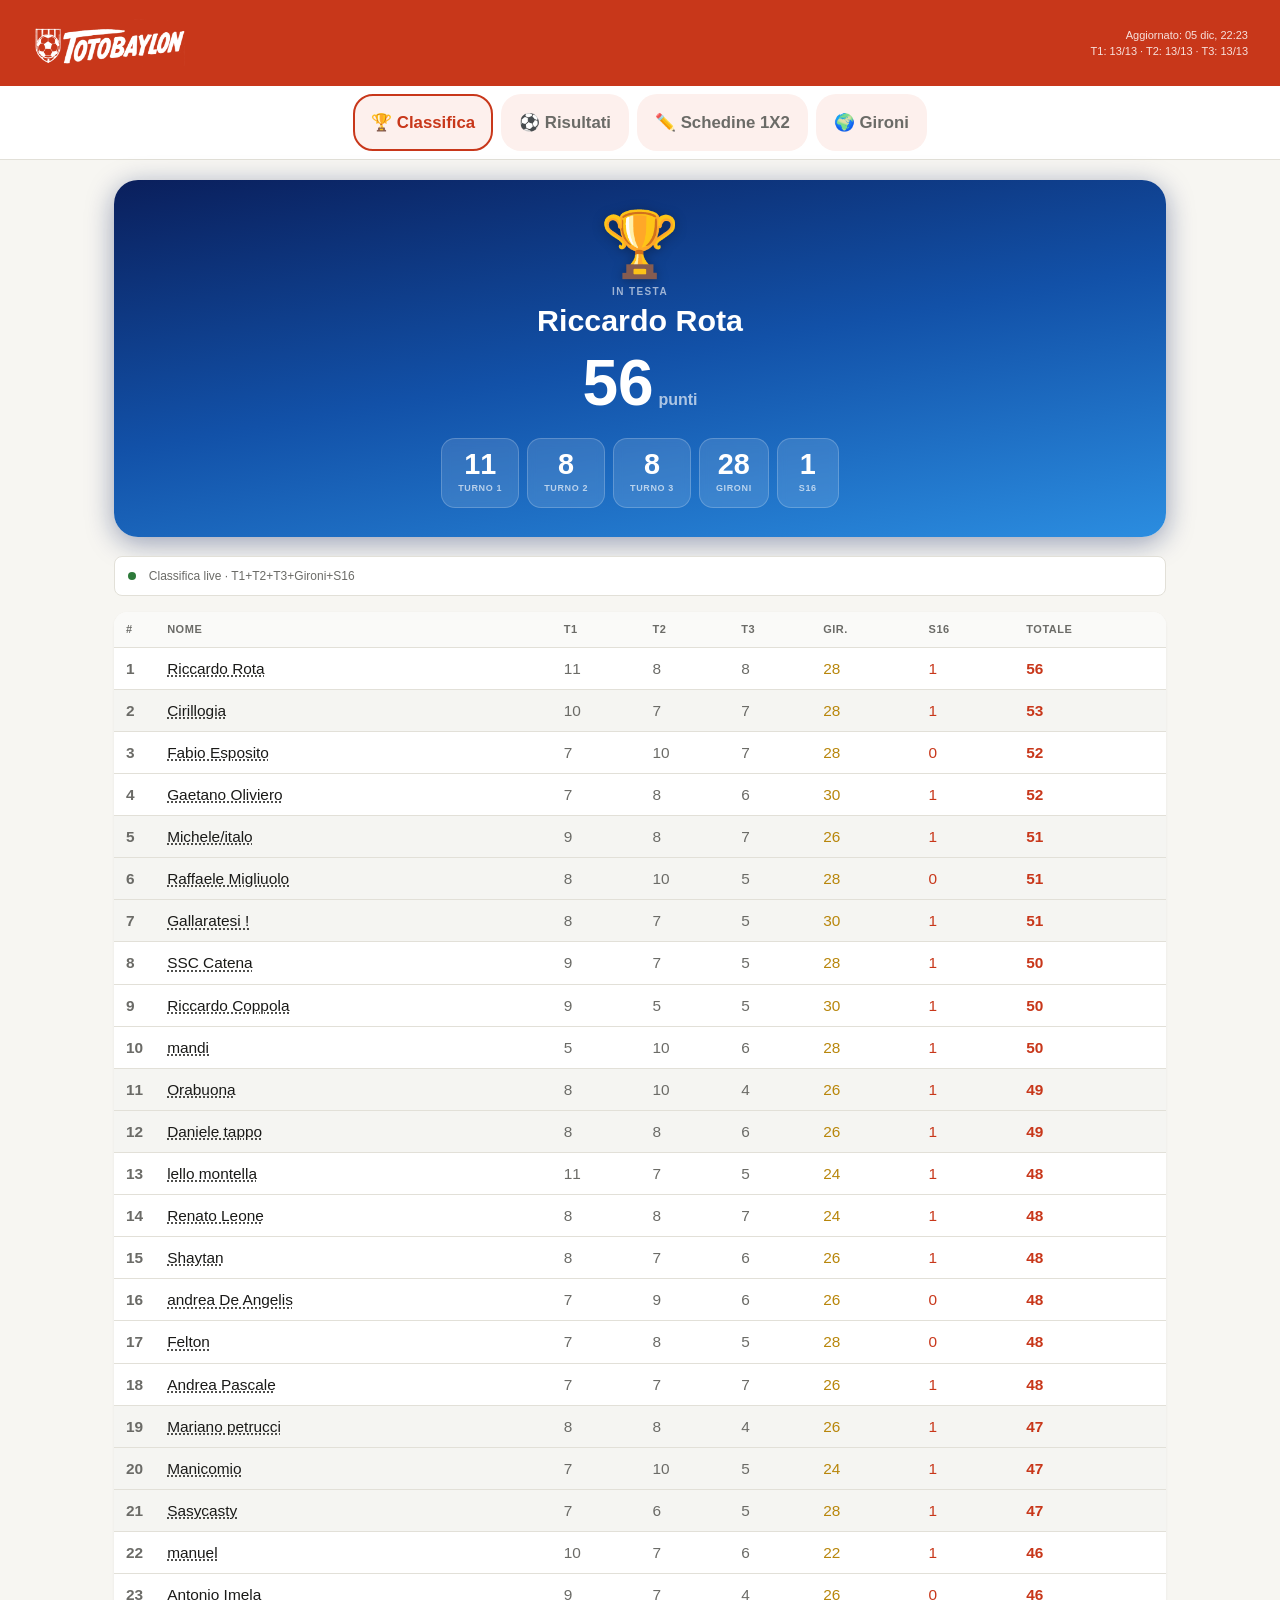
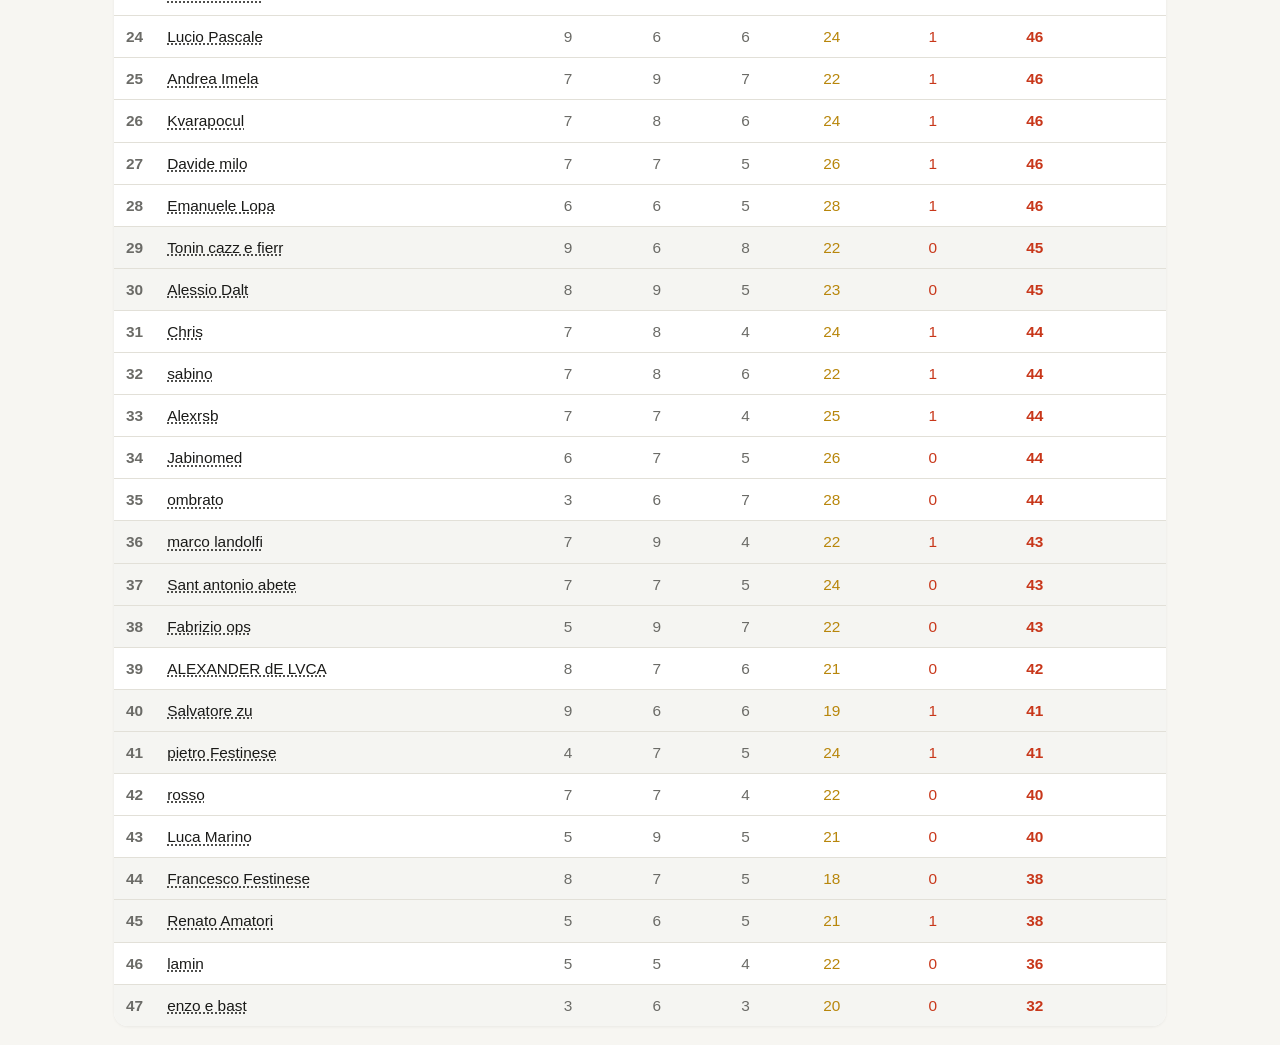
==== commit a9f3938e: "Card" ====
--- a/index.html
+++ b/index.html
@@ -647,22 +647,16 @@
   el.innerHTML = `
   <div class="winner-card">
     <div class="winner-trophy">🏆</div>
-    <div class="winner-body">
-      <div class="winner-label">${isTied ? 'In testa' : 'In testa'}</div>
-      <div class="winner-name">${isTied ? tied.map(r=>r.n).join(' · ') : w.n}</div>
-      <div class="winner-scores">
-        <div class="wscore-item"><span class="wscore-val">${w.t1}</span><span class="wscore-lbl">T1</span></div>
-        <div class="wscore-sep"></div>
-        <div class="wscore-item"><span class="wscore-val">${w.t2}</span><span class="wscore-lbl">T2</span></div>
-        <div class="wscore-sep"></div>
-        <div class="wscore-item"><span class="wscore-val">${w.t3}</span><span class="wscore-lbl">T3</span></div>
-        <div class="wscore-sep"></div>
-        <div class="wscore-item"><span class="wscore-val">${w.gir}</span><span class="wscore-lbl">Gir.</span></div>
-        <div class="wscore-sep"></div>
-        <div class="wscore-item"><span class="wscore-val">${w.t4}</span><span class="wscore-lbl">S16</span></div>
-      </div>
+    <div class="winner-label">${isTied ? 'In testa' : 'In testa'}</div>
+    <div class="winner-name">${isTied ? tied.map(r=>r.n).join(' · ') : w.n}</div>
+    <div class="winner-total-row"><span class="winner-total">${w.tot}</span><span class="winner-total-lbl">punti</span></div>
+    <div class="winner-scores">
+      <div class="wscore-box"><span class="wscore-val">${w.t1}</span><span class="wscore-lbl">Turno 1</span></div>
+      <div class="wscore-box"><span class="wscore-val">${w.t2}</span><span class="wscore-lbl">Turno 2</span></div>
+      <div class="wscore-box"><span class="wscore-val">${w.t3}</span><span class="wscore-lbl">Turno 3</span></div>
+      <div class="wscore-box"><span class="wscore-val">${w.gir}</span><span class="wscore-lbl">Gironi</span></div>
+      <div class="wscore-box"><span class="wscore-val">${w.t4}</span><span class="wscore-lbl">S16</span></div>
     </div>
-    <div class="winner-total">${w.tot}<span class="winner-total-lbl">pt</span></div>
   </div>`;
 }
 
--- a/style.css
+++ b/style.css
@@ -37,19 +37,18 @@
 }
 
 /* WINNER CARD */
-.winner-card{display:flex;align-items:center;gap:1.2rem;background:linear-gradient(135deg,#0d2d6b 0%,#1a6bbf 60%,#4db8ff 100%);border-radius:20px;padding:1.4rem 1.8rem;margin-bottom:1rem;color:#fff;box-shadow:0 4px 20px rgba(13,45,107,.35)}
-.winner-trophy{font-size:2.8rem;line-height:1;flex-shrink:0}
-.winner-body{flex:1;min-width:0}
-.winner-label{font-size:10px;font-weight:700;text-transform:uppercase;letter-spacing:.1em;opacity:.7;margin-bottom:2px}
-.winner-name{font-size:1.4rem;font-weight:800;white-space:nowrap;overflow:hidden;text-overflow:ellipsis;line-height:1.2;margin-bottom:.8rem}
-.winner-scores{display:flex;align-items:center;gap:8px;flex-wrap:wrap}
-.wscore-item{display:flex;flex-direction:column;align-items:center;gap:1px}
-.wscore-val{font-size:1.5rem;font-weight:800;line-height:1}
+.winner-card{display:flex;flex-direction:column;align-items:center;text-align:center;background:linear-gradient(170deg,#0a1f5c 0%,#1251a8 50%,#2b8de0 100%);border-radius:24px;padding:2rem 1.5rem 1.8rem;margin-bottom:1.2rem;color:#fff;box-shadow:0 6px 28px rgba(10,31,92,.4)}
+.winner-trophy{font-size:4rem;line-height:1;margin-bottom:.5rem;filter:drop-shadow(0 2px 6px rgba(0,0,0,.3))}
+.winner-label{font-size:10px;font-weight:700;text-transform:uppercase;letter-spacing:.14em;opacity:.6;margin-bottom:.3rem}
+.winner-name{font-size:1.9rem;font-weight:900;line-height:1.15;margin-bottom:.8rem;word-break:break-word}
+.winner-total-row{display:flex;align-items:baseline;gap:.3rem;margin-bottom:1.4rem}
+.winner-total{font-size:4rem;font-weight:900;line-height:1}
+.winner-total-lbl{font-size:1rem;font-weight:600;opacity:.65}
+.winner-scores{display:flex;gap:8px;flex-wrap:wrap;justify-content:center}
+.wscore-box{display:flex;flex-direction:column;align-items:center;gap:4px;background:rgba(255,255,255,.12);border:1px solid rgba(255,255,255,.2);border-radius:14px;padding:.7rem 1rem;min-width:62px;backdrop-filter:blur(4px)}
+.wscore-val{font-size:1.8rem;font-weight:900;line-height:1}
 .wscore-lbl{font-size:9px;font-weight:700;text-transform:uppercase;letter-spacing:.07em;opacity:.65}
-.wscore-sep{width:1px;height:36px;background:rgba(255,255,255,.25);flex-shrink:0}
-.winner-total{font-size:3.2rem;font-weight:900;line-height:1;flex-shrink:0;text-align:right}
-.winner-total-lbl{font-size:.9rem;font-weight:600;opacity:.7;margin-left:3px}
-@media(max-width:600px){.winner-card{padding:1rem 1.2rem;gap:.8rem}.winner-trophy{font-size:2rem}.winner-total{font-size:2.2rem}.wscore-val{font-size:1.1rem}}
+@media(max-width:500px){.winner-name{font-size:1.4rem}.winner-total{font-size:3rem}.wscore-box{min-width:52px;padding:.5rem .7rem}.wscore-val{font-size:1.4rem}}
 
 /* CLASSIFICA */
 .rank-table{width:100%;border-collapse:collapse;background:var(--surface);border-radius:var(--rl);overflow:hidden;box-shadow:0 1px 3px rgba(0,0,0,.06)}
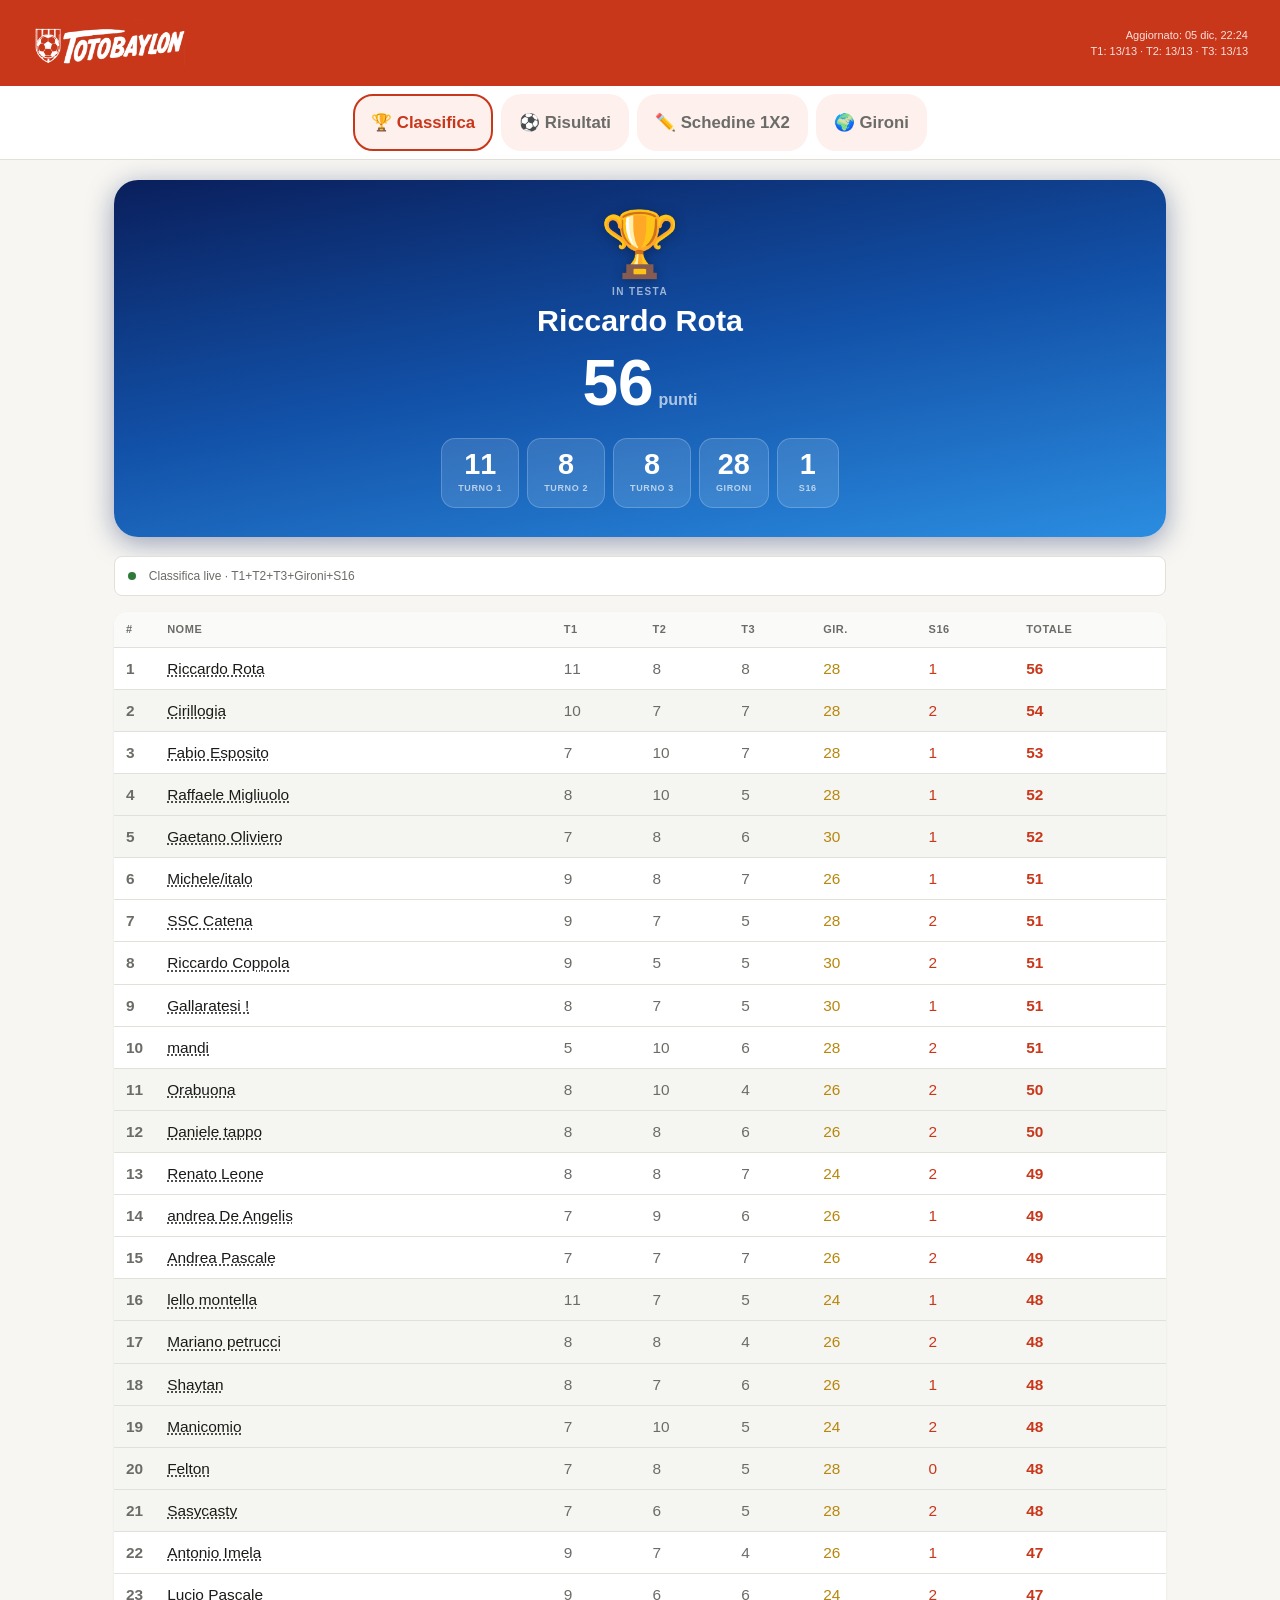
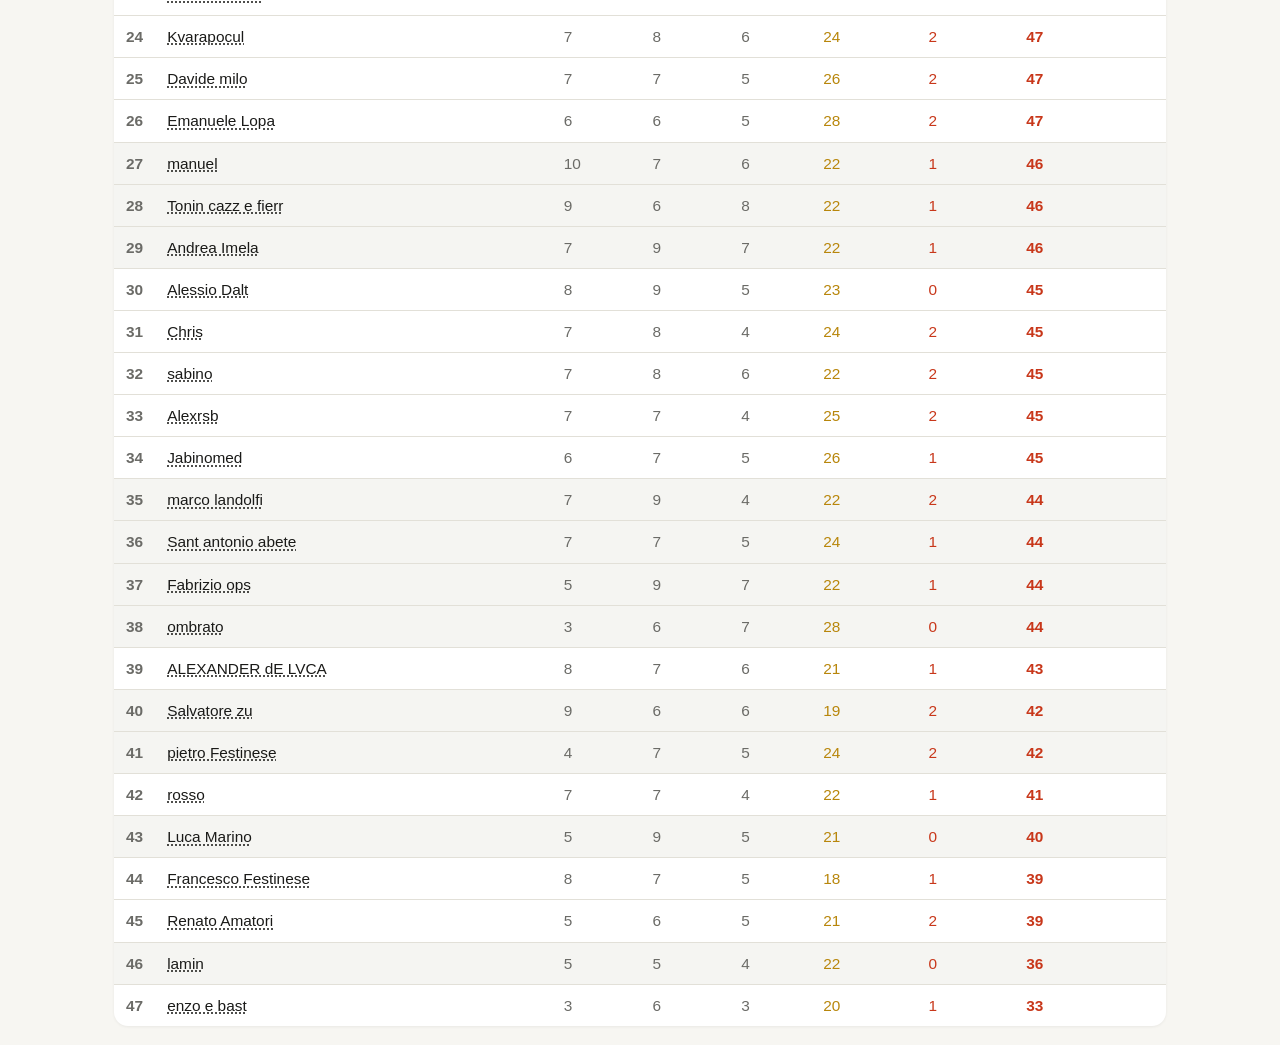
==== commit 3e1d88fd: "🤖 Auto-update risultati 30/06 19:31" ====
--- a/index.html
+++ b/index.html
@@ -212,8 +212,8 @@
   "Argentina-C.Verde",     // M86 03/07 Hard Rock Stadium Miami
   "Colombia-Ghana",        // M87 04/07 Arrowhead Stadium Kansas City
 ];
-let R4 = ["X",null,null,null,null,null,null,null,null,null,null,null,null];
-const SC4 = ["1-1 (2-3 rig.)",null,null,null,null,null,null,null,null,null,null,null,null];
+let R4 = ["X","2",null,null,null,null,null,null,null,null,null,null,null];
+const SC4 = ["1-1 (2-3 rig.)","1-2 (90')",null,null,null,null,null,null,null,null,null,null,null];
 let DT4 = ["30/06 - 03","30/06 - 19","30/06 - 23","01/07 - 03","01/07 - 18","01/07 - 22","02/07 - 02","02/07 - 21","03/07 - 01","03/07 - 05","03/07 - 20","04/07 - 00","04/07 - 03"];
 
 
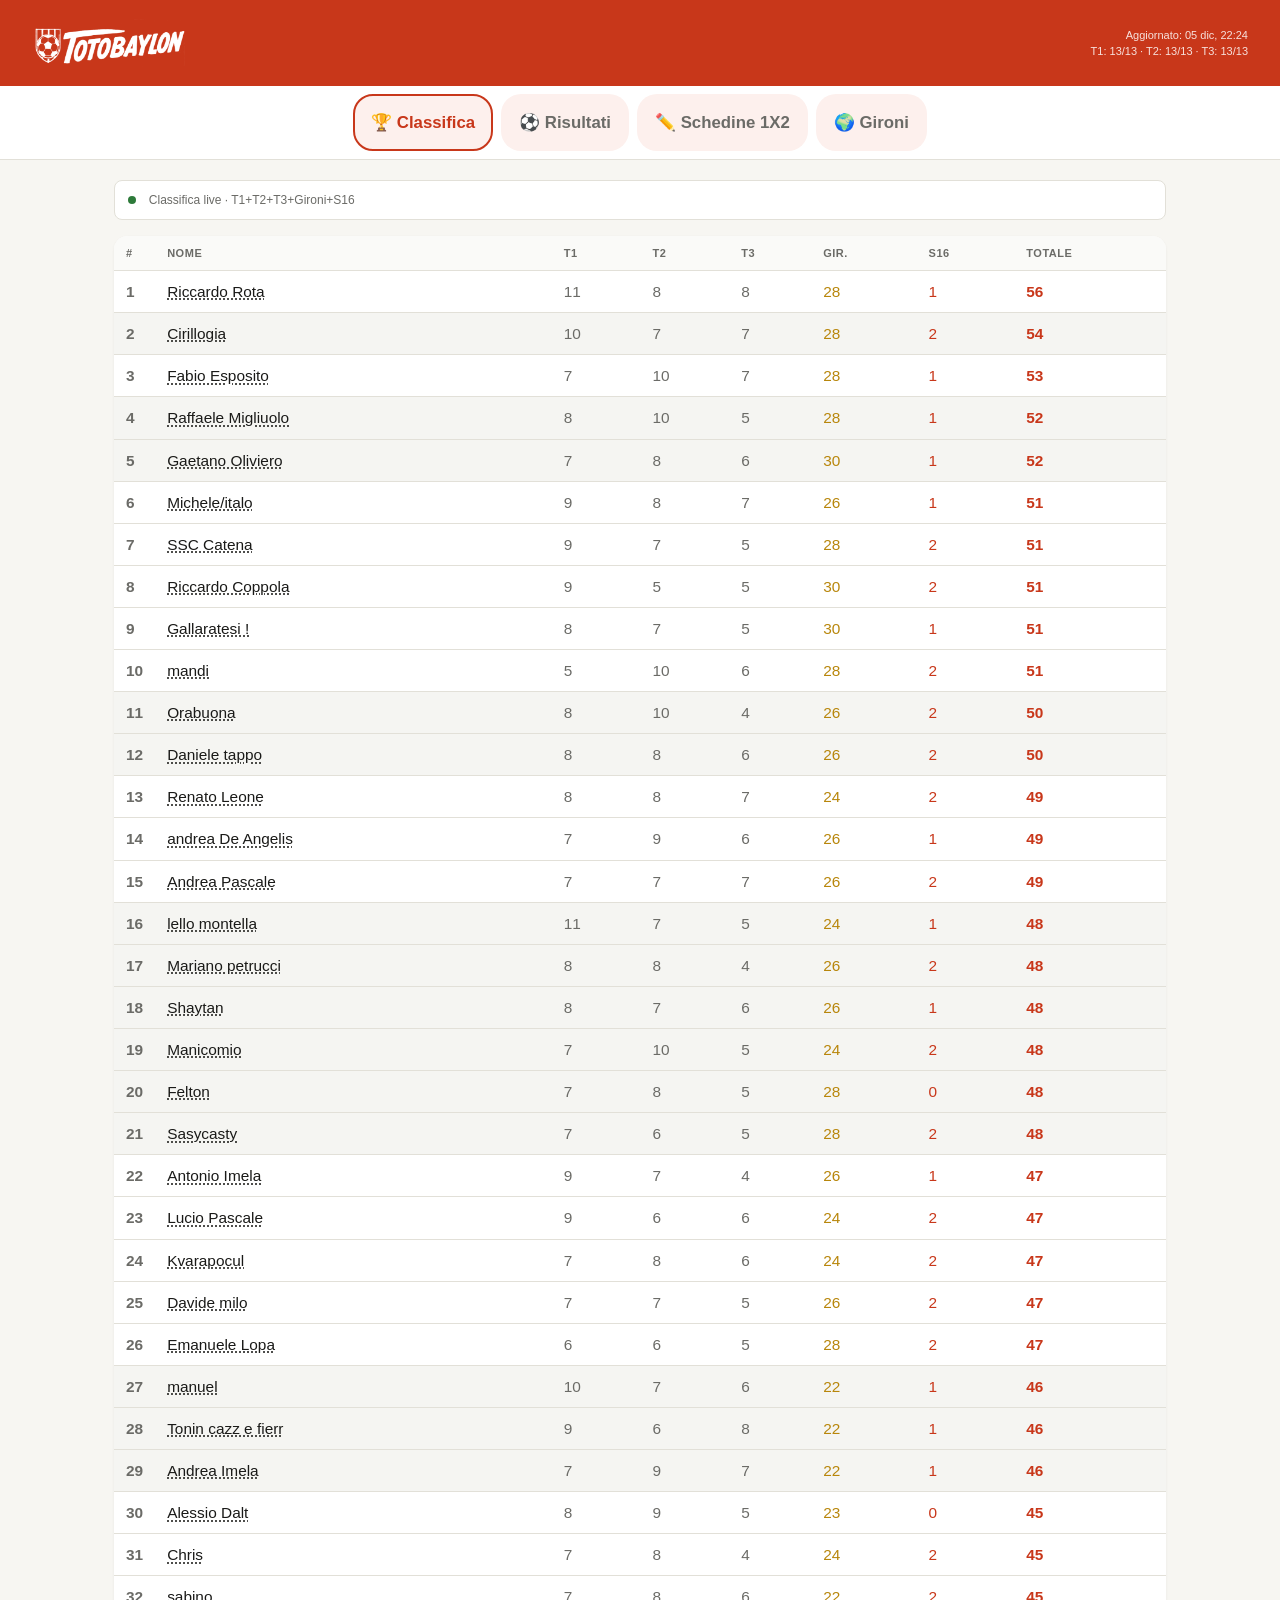
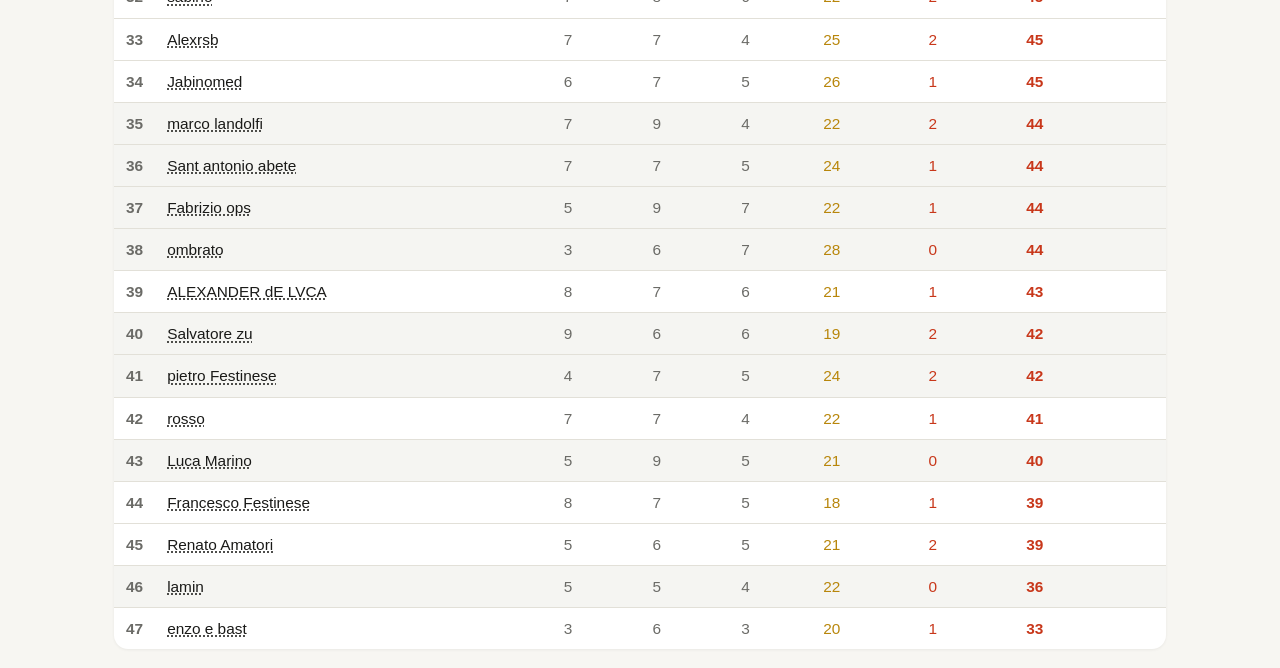
==== commit 2da6996a: "fix: nascondi winner card (SHOW_WINNER=false), testo Vincitore" ====
--- a/index.html
+++ b/index.html
@@ -149,6 +149,8 @@
 
 // Sedicesimi — nascosti finché SHOW_S4 = false
 const SHOW_S4 = false;
+// Winner card — visibile solo quando il torneo è finito
+const SHOW_WINNER = false;
 const S4 = [
   {n:"Alexrsb",p:["X","2","1","1","1","2","X","1","X","2","2","1","X"]},
   {n:"sabino",p:["X","2","1","1","1","1","1","1","1","1","2","1","X"]},
@@ -639,6 +641,7 @@
 function renderWinnerCard() {
   const el = document.getElementById('winner-card');
   if (!el) return;
+  if (!SHOW_WINNER) { el.innerHTML = ''; return; }
   const sorted = buildRanking();
   if (!sorted.length) { el.innerHTML = ''; return; }
   const w = sorted[0];
@@ -647,7 +650,7 @@
   el.innerHTML = `
   <div class="winner-card">
     <div class="winner-trophy">🏆</div>
-    <div class="winner-label">${isTied ? 'In testa' : 'In testa'}</div>
+    <div class="winner-label">Vincitore</div>
     <div class="winner-name">${isTied ? tied.map(r=>r.n).join(' · ') : w.n}</div>
     <div class="winner-total-row"><span class="winner-total">${w.tot}</span><span class="winner-total-lbl">punti</span></div>
     <div class="winner-scores">
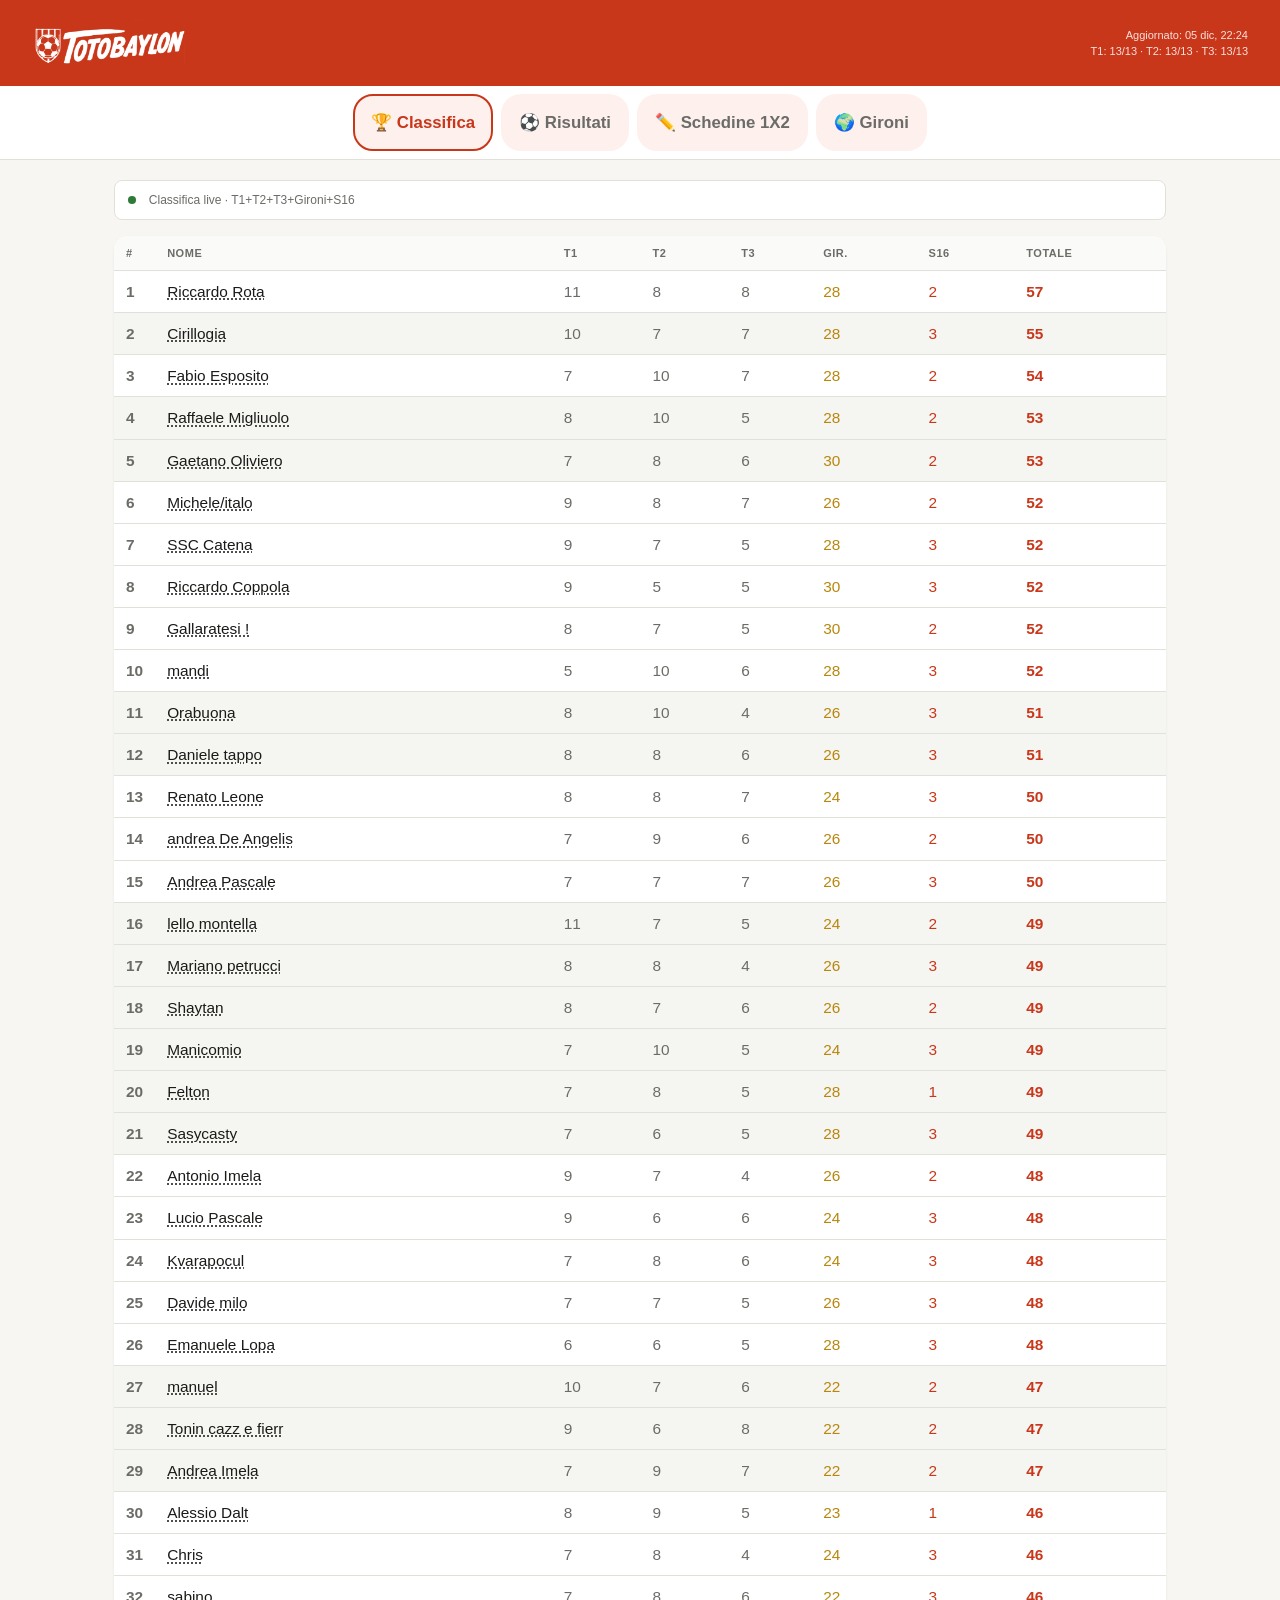
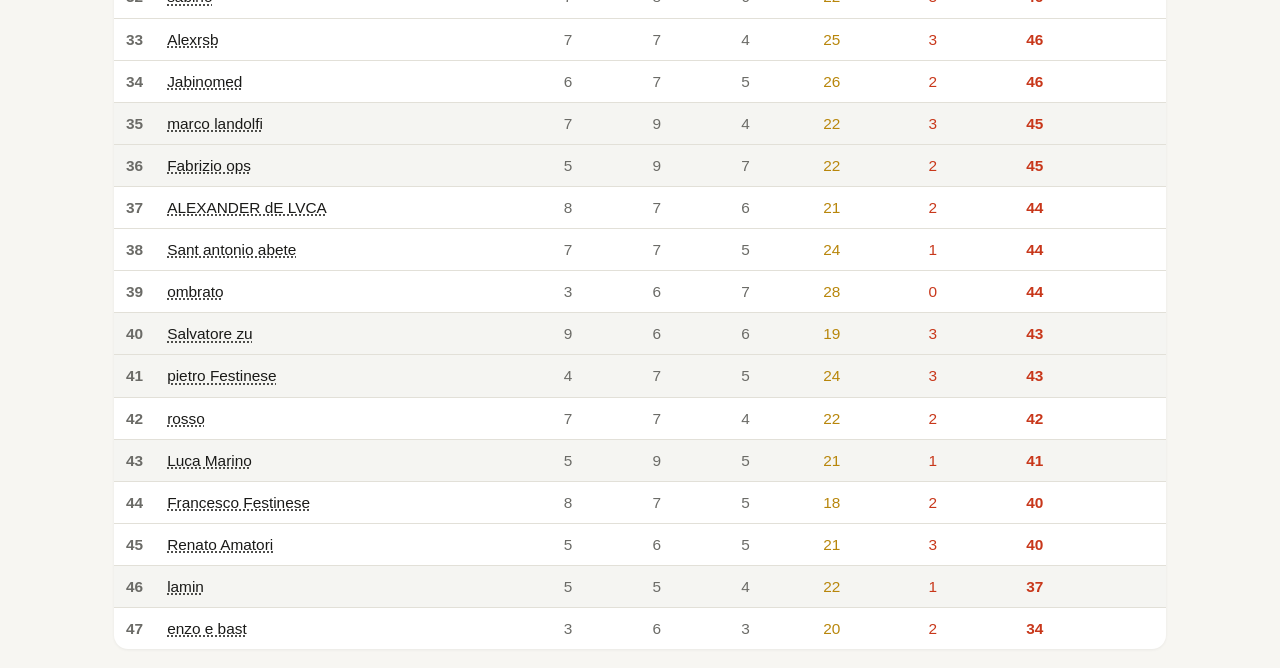
==== commit 4030a05c: "🤖 Auto-update risultati 01/07 00:13" ====
--- a/index.html
+++ b/index.html
@@ -214,8 +214,8 @@
   "Argentina-C.Verde",     // M86 03/07 Hard Rock Stadium Miami
   "Colombia-Ghana",        // M87 04/07 Arrowhead Stadium Kansas City
 ];
-let R4 = ["X","2",null,null,null,null,null,null,null,null,null,null,null];
-const SC4 = ["1-1 (2-3 rig.)","1-2 (90')",null,null,null,null,null,null,null,null,null,null,null];
+let R4 = ["X","2","1",null,null,null,null,null,null,null,null,null,null];
+const SC4 = ["1-1 (2-3 rig.)","1-2 (90')","3-0 (90')",null,null,null,null,null,null,null,null,null,null];
 let DT4 = ["30/06 - 03","30/06 - 19","30/06 - 23","01/07 - 03","01/07 - 18","01/07 - 22","02/07 - 02","02/07 - 21","03/07 - 01","03/07 - 05","03/07 - 20","04/07 - 00","04/07 - 03"];
 
 
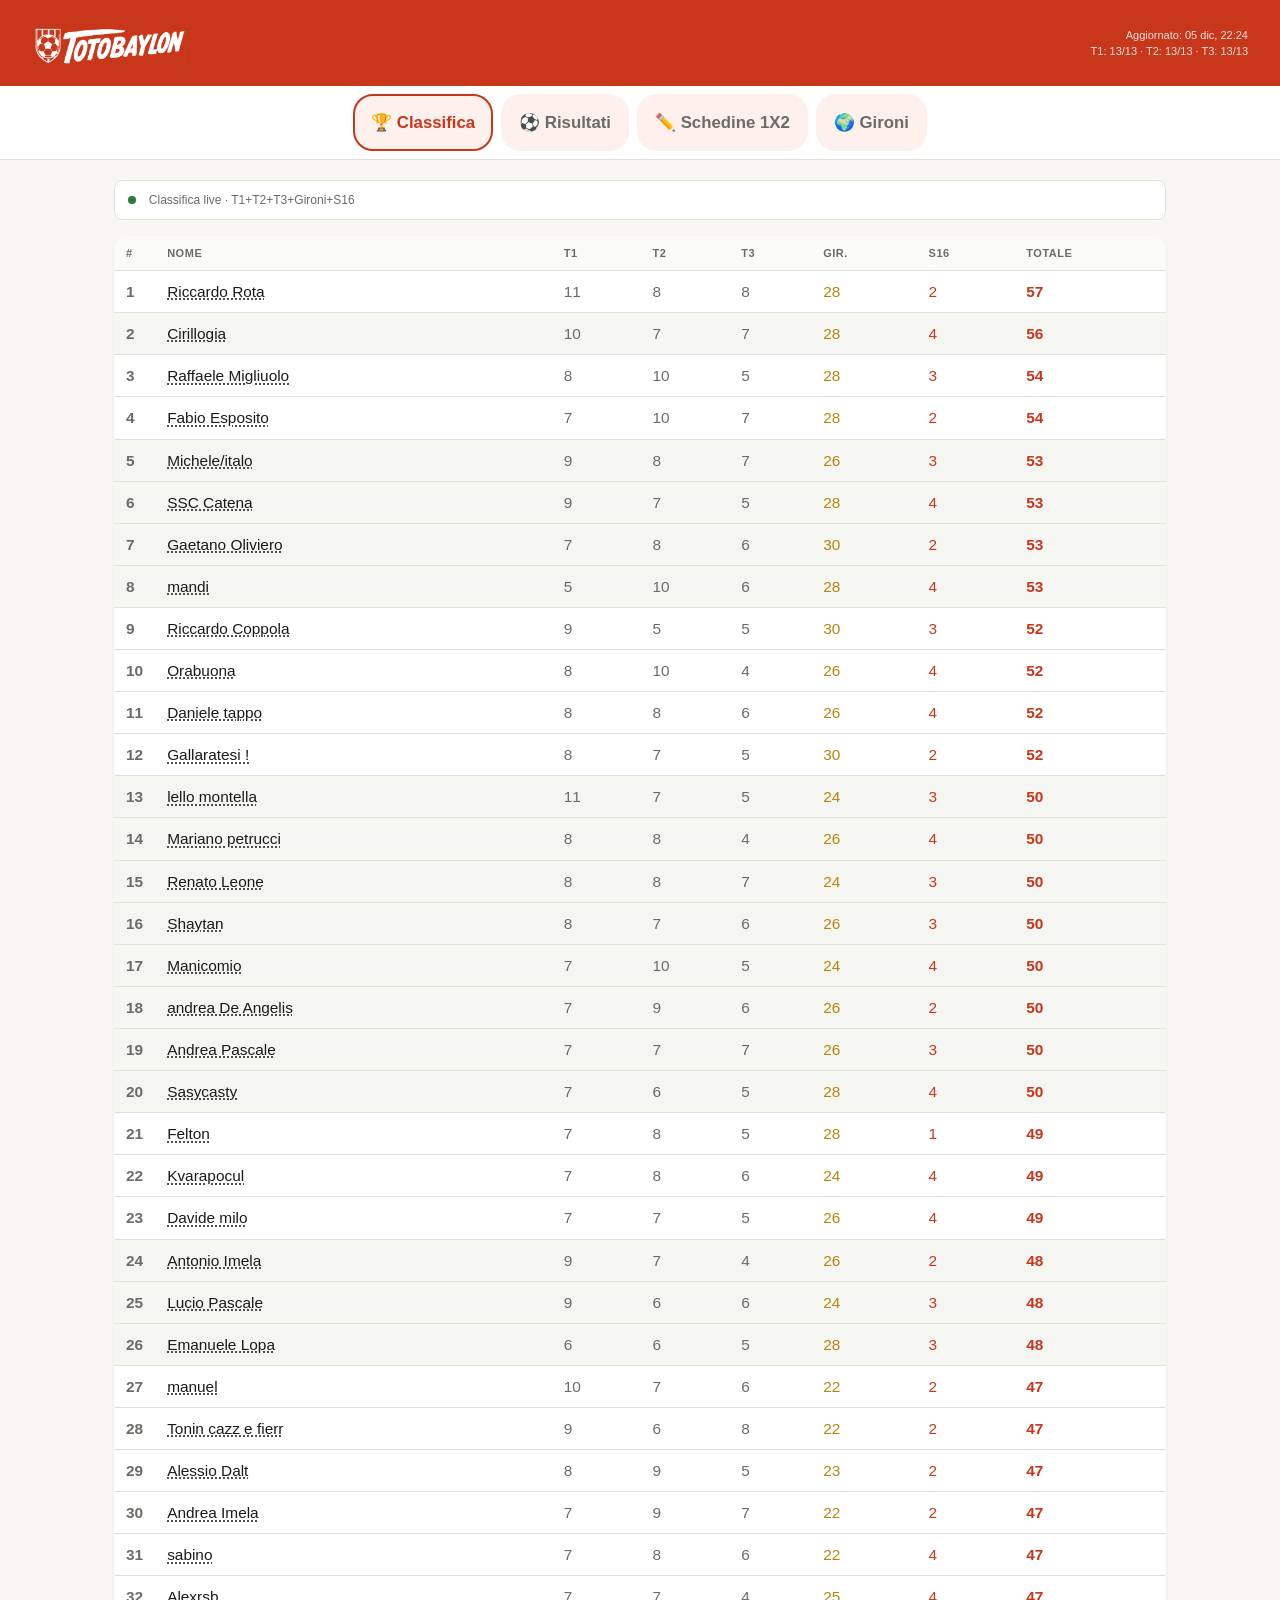
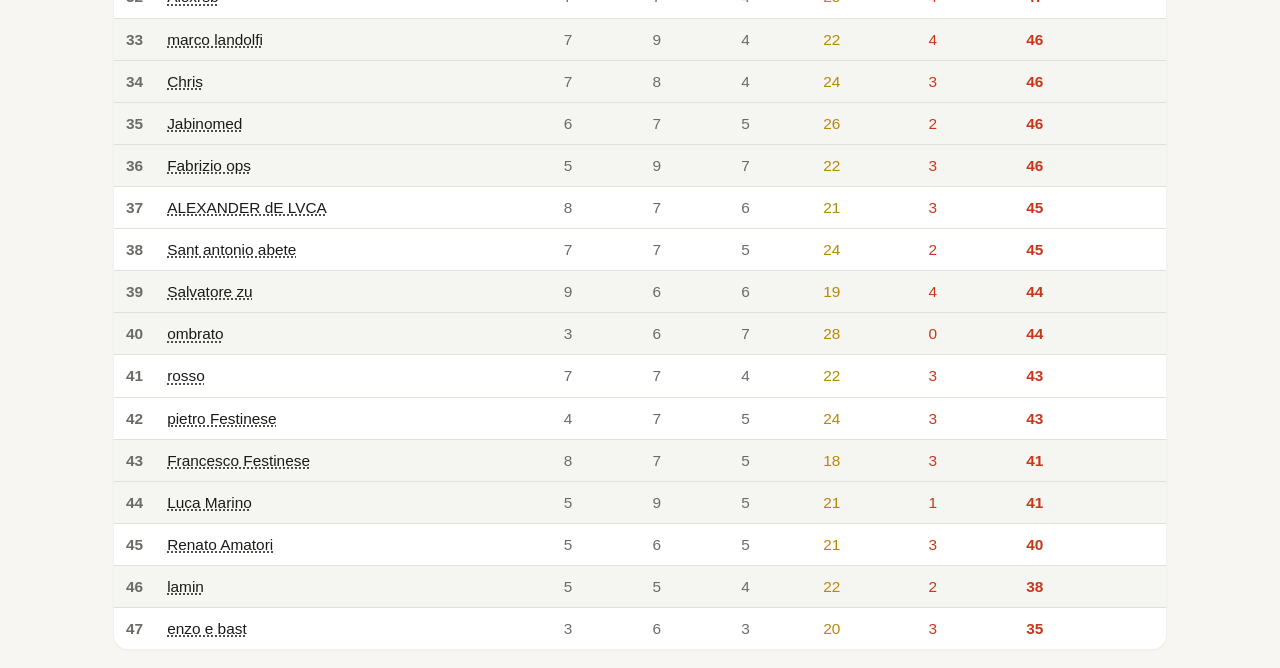
==== commit fc2a0bfc: "🤖 Auto-update risultati 01/07 05:26" ====
--- a/index.html
+++ b/index.html
@@ -214,8 +214,8 @@
   "Argentina-C.Verde",     // M86 03/07 Hard Rock Stadium Miami
   "Colombia-Ghana",        // M87 04/07 Arrowhead Stadium Kansas City
 ];
-let R4 = ["X","2","1",null,null,null,null,null,null,null,null,null,null];
-const SC4 = ["1-1 (2-3 rig.)","1-2 (90')","3-0 (90')",null,null,null,null,null,null,null,null,null,null];
+let R4 = ["X","2","1","1",null,null,null,null,null,null,null,null,null];
+const SC4 = ["1-1 (2-3 rig.)","1-2 (90')","3-0 (90')","2-0 (90')",null,null,null,null,null,null,null,null,null];
 let DT4 = ["30/06 - 03","30/06 - 19","30/06 - 23","01/07 - 03","01/07 - 18","01/07 - 22","02/07 - 02","02/07 - 21","03/07 - 01","03/07 - 05","03/07 - 20","04/07 - 00","04/07 - 03"];
 
 
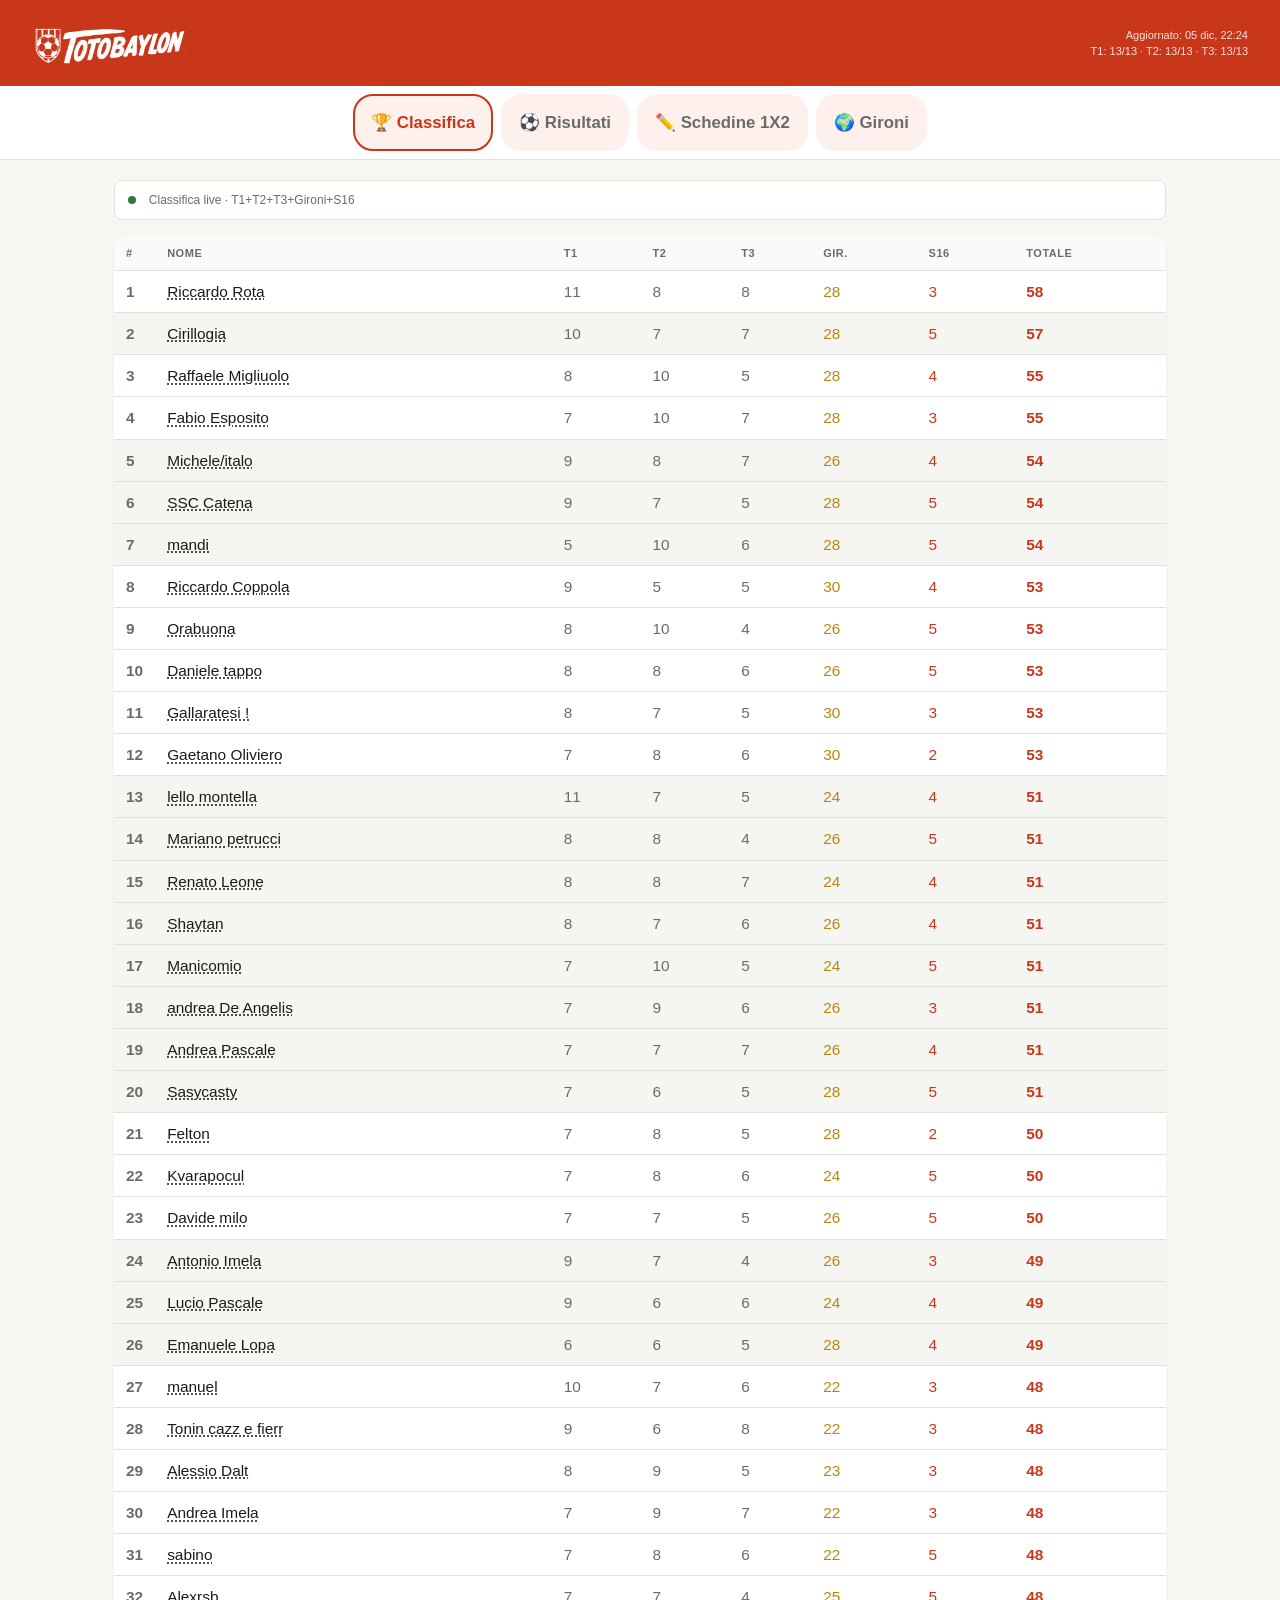
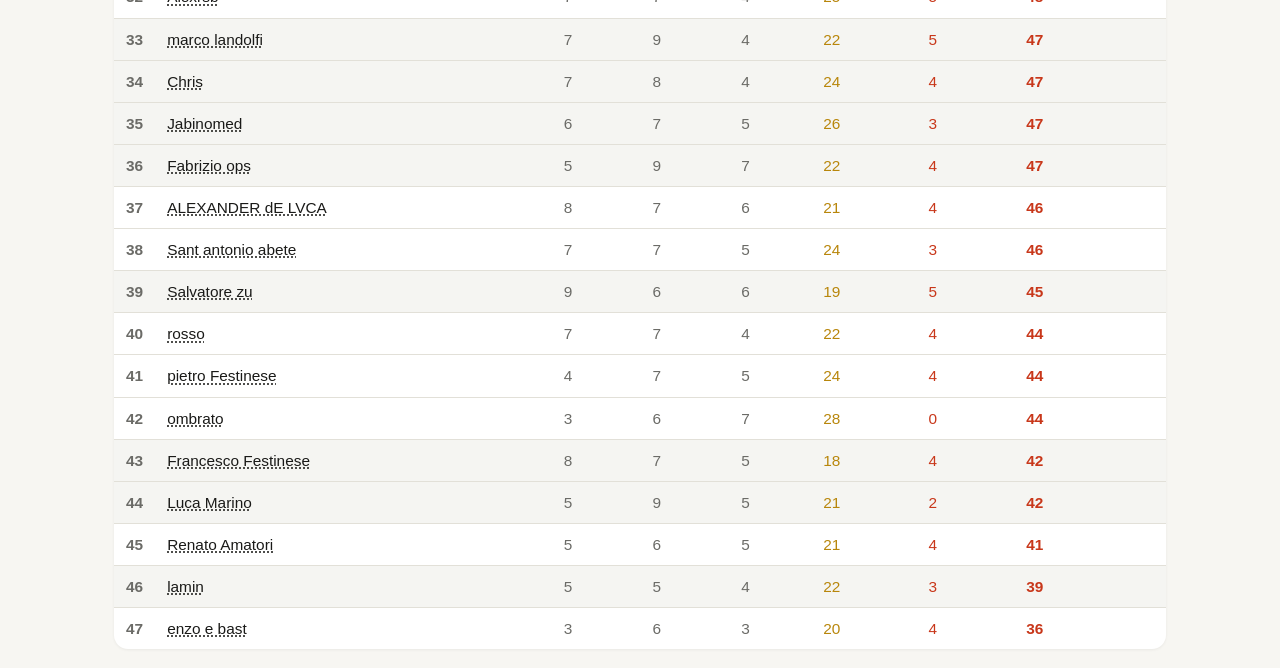
==== commit 7906da71: "🤖 Auto-update risultati 01/07 20:49" ====
--- a/index.html
+++ b/index.html
@@ -214,8 +214,8 @@
   "Argentina-C.Verde",     // M86 03/07 Hard Rock Stadium Miami
   "Colombia-Ghana",        // M87 04/07 Arrowhead Stadium Kansas City
 ];
-let R4 = ["X","2","1","1",null,null,null,null,null,null,null,null,null];
-const SC4 = ["1-1 (2-3 rig.)","1-2 (90')","3-0 (90')","2-0 (90')",null,null,null,null,null,null,null,null,null];
+let R4 = ["X","2","1","1","1",null,null,null,null,null,null,null,null];
+const SC4 = ["1-1 (2-3 rig.)","1-2 (90')","3-0 (90')","2-0 (90')","2-1 (90')",null,null,null,null,null,null,null,null];
 let DT4 = ["30/06 - 03","30/06 - 19","30/06 - 23","01/07 - 03","01/07 - 18","01/07 - 22","02/07 - 02","02/07 - 21","03/07 - 01","03/07 - 05","03/07 - 20","04/07 - 00","04/07 - 03"];
 
 
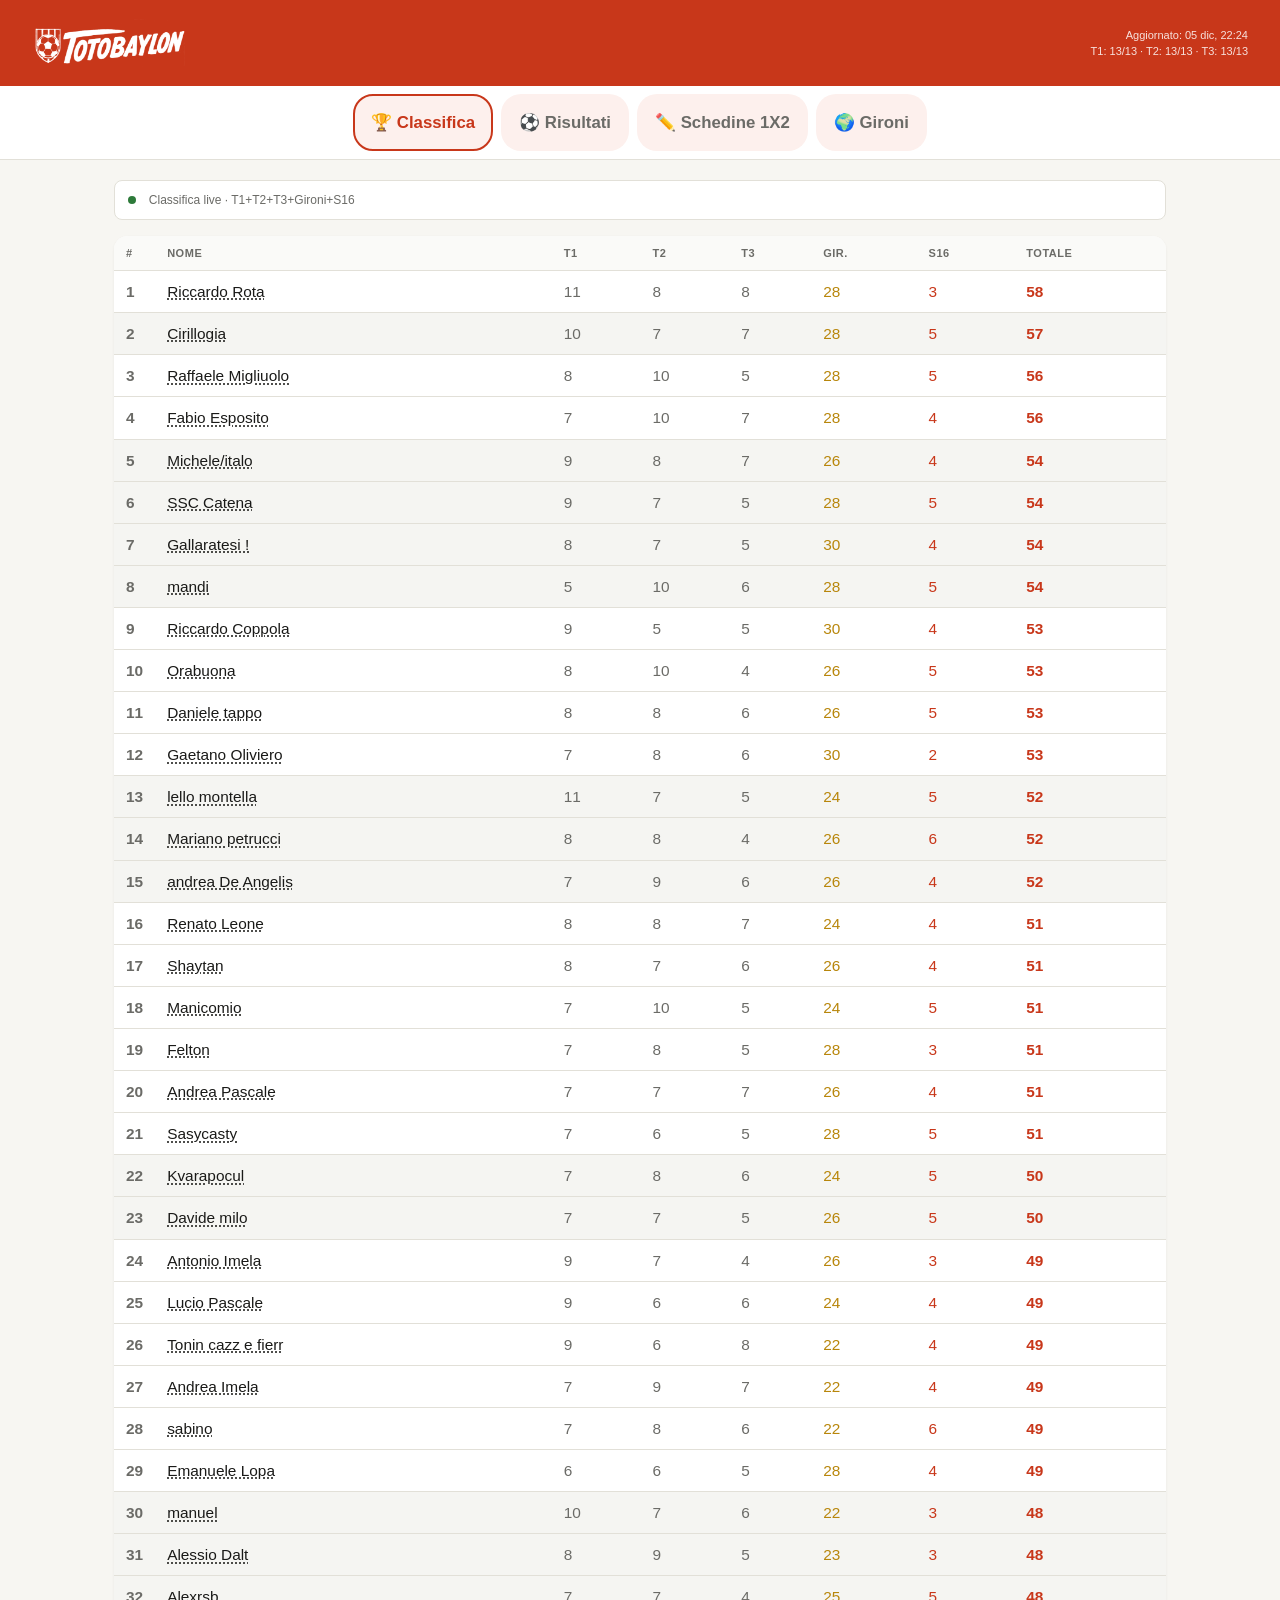
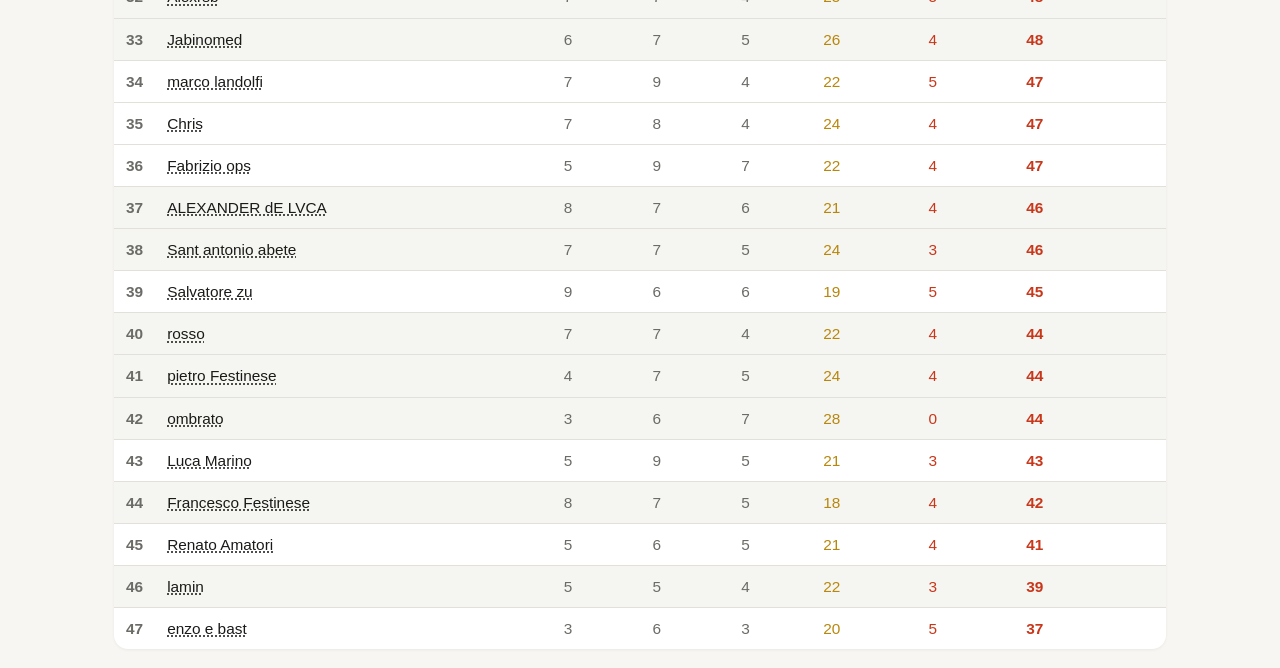
==== commit 34f76fa9: "🤖 Auto-update risultati 02/07 00:14" ====
--- a/index.html
+++ b/index.html
@@ -214,8 +214,8 @@
   "Argentina-C.Verde",     // M86 03/07 Hard Rock Stadium Miami
   "Colombia-Ghana",        // M87 04/07 Arrowhead Stadium Kansas City
 ];
-let R4 = ["X","2","1","1","1",null,null,null,null,null,null,null,null];
-const SC4 = ["1-1 (2-3 rig.)","1-2 (90')","3-0 (90')","2-0 (90')","2-1 (90')",null,null,null,null,null,null,null,null];
+let R4 = ["X","2","1","1","1","1",null,null,null,null,null,null,null];
+const SC4 = ["1-1 (2-3 rig.)","1-2 (90')","3-0 (90')","2-0 (90')","2-1 (90')","3-2 (90')",null,null,null,null,null,null,null];
 let DT4 = ["30/06 - 03","30/06 - 19","30/06 - 23","01/07 - 03","01/07 - 18","01/07 - 22","02/07 - 02","02/07 - 21","03/07 - 01","03/07 - 05","03/07 - 20","04/07 - 00","04/07 - 03"];
 
 
